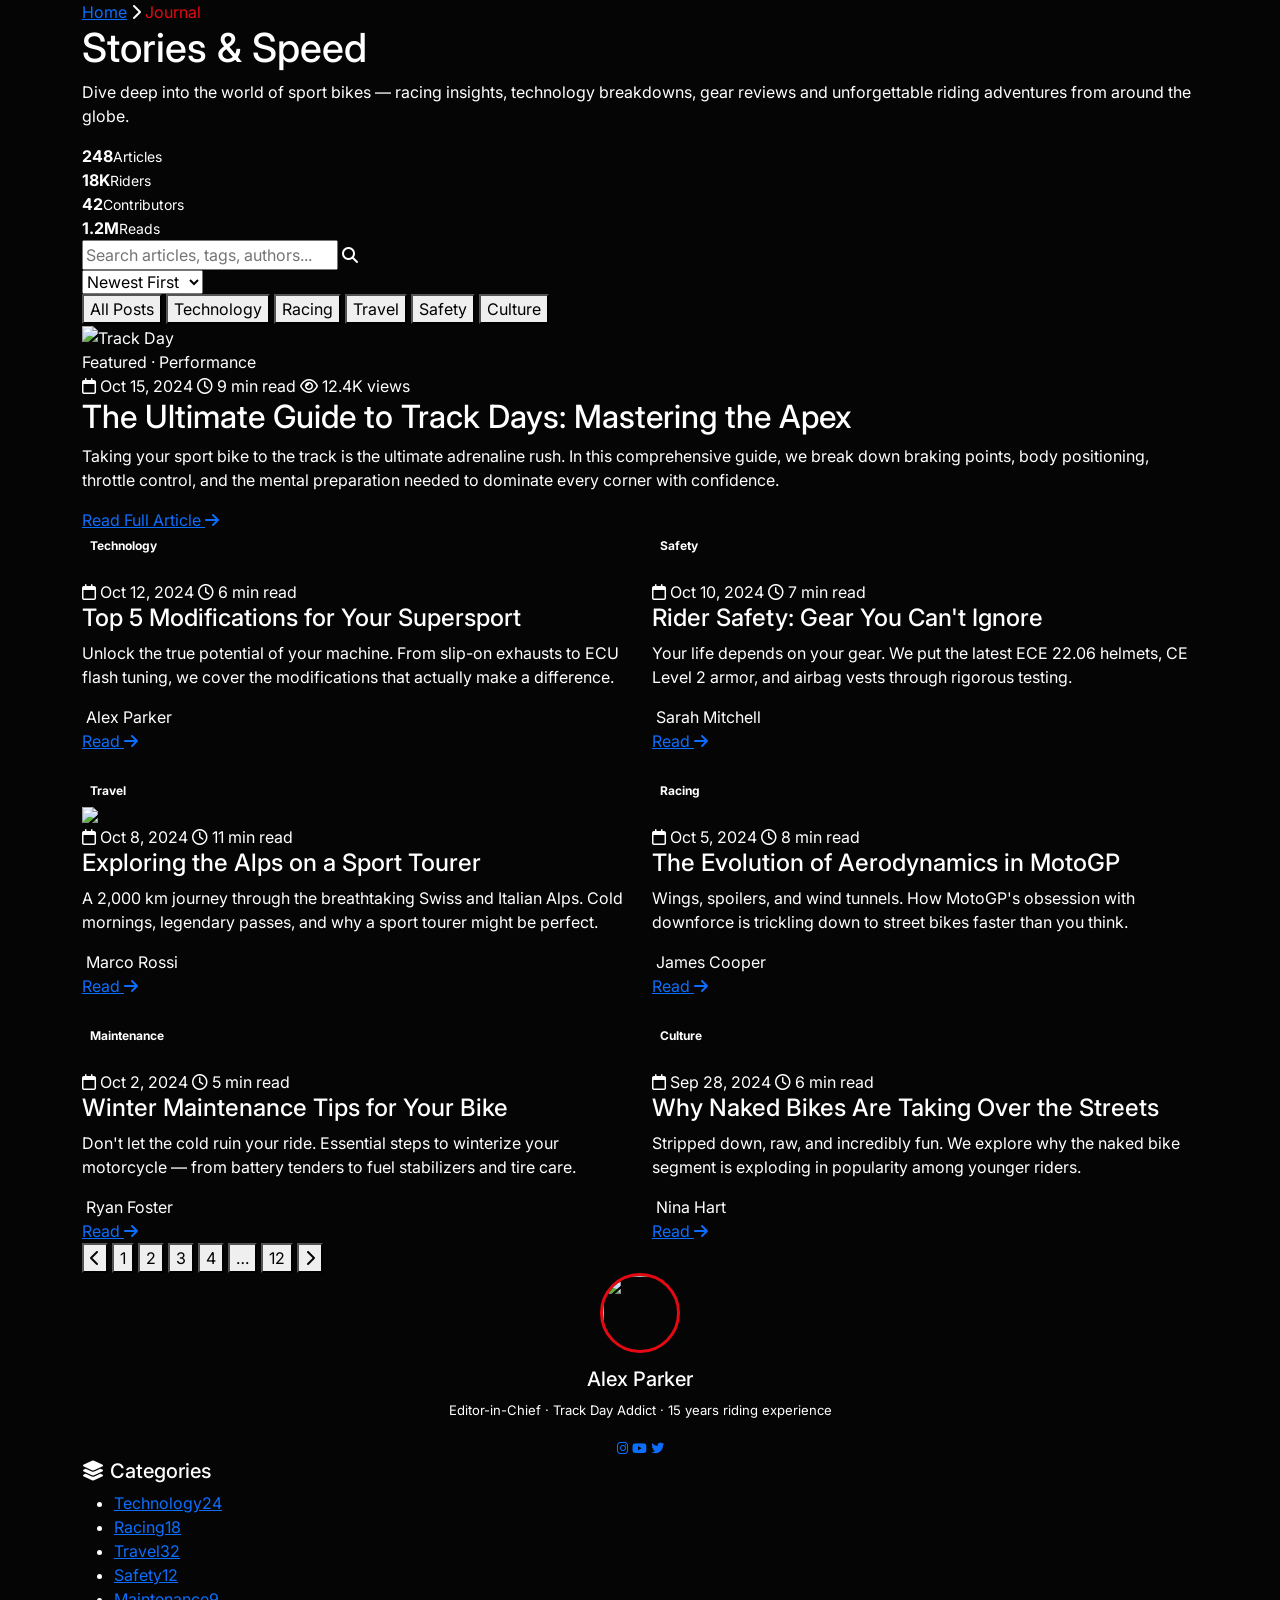
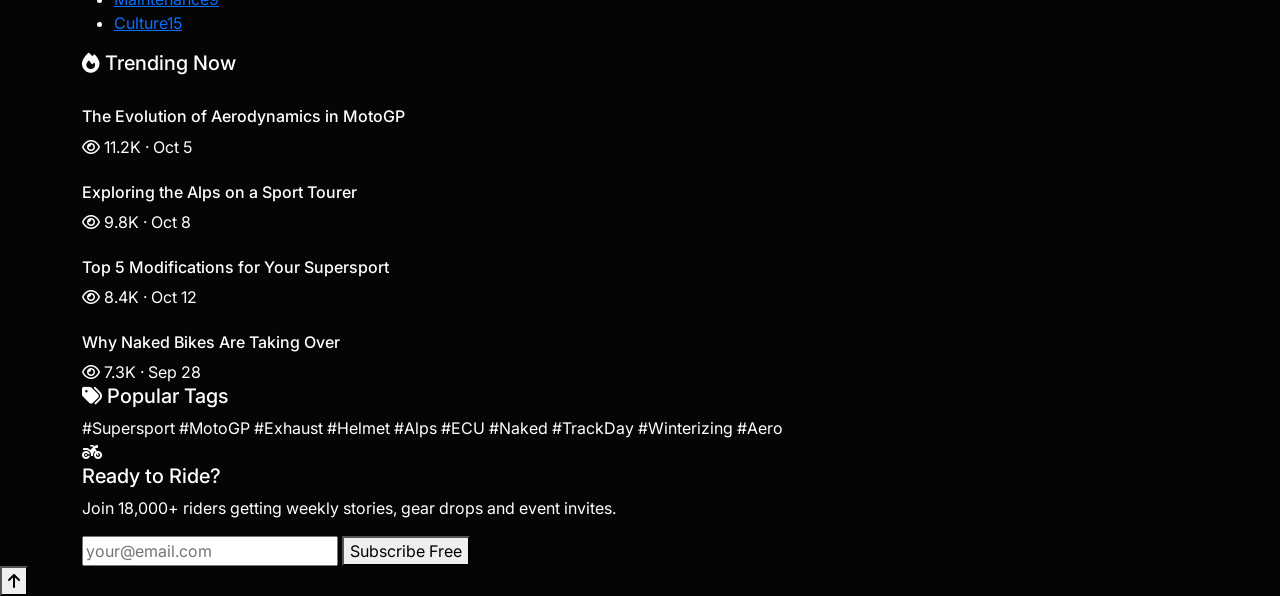
==== blog.html @ 2195213d "html of the page" ====
<!DOCTYPE html>
<html lang="en" dir="ltr">
<head>
<meta charset="UTF-8">
<meta name="viewport" content="width=device-width, initial-scale=1.0">
<title>RIDE X — Journal | Stories, Speed &amp; Motorcycle Culture</title>
<meta name="description" content="The ultimate journal for sport bike enthusiasts. Racing insights, technology deep-dives, gear reviews and riding adventures.">
<link href="https://cdn.jsdelivr.net/npm/bootstrap@5.3.2/dist/css/bootstrap.min.css" rel="stylesheet">
<link rel="stylesheet" href="https://cdnjs.cloudflare.com/ajax/libs/font-awesome/6.5.1/css/all.min.css">
<link href="https://fonts.googleapis.com/css2?family=Oswald:wght@400;500;700;900&family=Inter:wght@300;400;500;600;700&display=swap" rel="stylesheet">

<link rel="stylesheet" href="style.css">
</head>
<body data-theme="dark">

<div class="scroll-progress" id="scrollProgress"></div>

<!-- NAVBAR -->
<!-- <nav class="navbar" id="navbar">
  <div class="container d-flex align-items-center justify-content-between">
    <div class="d-flex align-items-center gap-4">
      <a href="#" class="brand">RIDE<span>X</span></a>
      <ul class="nav-list">
        <li><a href="#">Home</a></li>
        <li><a href="#">Bikes</a></li>
        <li><a href="#">Gear</a></li>
        <li><a href="#" class="active">Blog </a></li>
        <li><a href="#">Community</a></li>
        <li><a href="#">About</a></li>
      </ul> 
    </div>
    <div class="d-flex align-items-center gap-2">
      <button class="icon-btn" id="themeToggle" aria-label="Toggle Theme">
        <i class="fas fa-moon"></i>
      </button>
      <a href="#" class="btn-red d-none d-md-inline-flex">
        <i class="fas fa-motorcycle"></i> Book Test Ride
      </a>
      <button class="icon-btn mobile-toggle" aria-label="Menu">
        <i class="fas fa-bars"></i> 
      </button>
    </div>
  </div>
</nav> -->

<!-- PAGE HEAD -->
<header class="page-head">
  <div class="container">
    <div class="breadcrumb-x reveal">
      <a href="#">Home</a>
      <i class="fas fa-chevron-right"></i>
      <span style="color:var(--red)">Journal</span>
    </div>
    <h1 class="reveal">Stories &amp; <span>Speed</span></h1>
    <p class="reveal">
      Dive deep into the world of sport bikes — racing insights, technology breakdowns,
      gear reviews and unforgettable riding adventures from around the globe.
    </p>
    <div class="head-stats reveal">
      <div class="head-stat"><b>248</b><small>Articles</small></div>
      <div class="head-stat"><b>18K</b><small>Riders</small></div>
      <div class="head-stat"><b>42</b><small>Contributors</small></div>
      <div class="head-stat"><b>1.2M</b><small>Reads</small></div>
    </div>
  </div>
</header>

<!-- MAIN -->
<main class="section">
  <div class="container">
    <div class="layout">

      <!-- MAIN COLUMN -->
      <div class="main-col">

        <!-- TOOLBAR -->
        <div class="toolbar reveal">
          <div class="search-box">
            <input type="text" id="searchInput" placeholder="Search articles, tags, authors...">
            <i class="fas fa-search"></i>
          </div>
          <select class="sort-select" id="sortSelect">
            <option value="newest">Newest First</option>
            <option value="oldest">Oldest First</option>
            <option value="popular">Most Popular</option>
          </select>
        </div>

        <!-- FILTERS -->
        <div class="filters reveal">
          <button class="filter-btn active" data-filter="all"><span>All Posts</span></button>
          <button class="filter-btn" data-filter="tech"><span>Technology</span></button>
          <button class="filter-btn" data-filter="racing"><span>Racing</span></button>
          <button class="filter-btn" data-filter="travel"><span>Travel</span></button>
          <button class="filter-btn" data-filter="safety"><span>Safety</span></button>
          <button class="filter-btn" data-filter="culture"><span>Culture</span></button>
        </div>

        <!-- FEATURED -->
        <article class="featured reveal">
          <div class="img-wrap">
            <img src="https://images.unsplash.com/photo-1558981806-ec527fa84c39?q=80&w=1400&auto=format&fit=crop" alt="Track Day" loading="lazy">
          </div>
          <div class="featured-body">
            <span class="featured-tag">Featured · Performance</span>
            <div class="meta">
              <span><i class="far fa-calendar"></i> Oct 15, 2024</span>
              <span><i class="far fa-clock"></i> 9 min read</span>
              <span><i class="far fa-eye"></i> 12.4K views</span>
            </div>
            <h2>The Ultimate Guide to Track Days: Mastering the Apex</h2>
            <p>
              Taking your sport bike to the track is the ultimate adrenaline rush. In this comprehensive
              guide, we break down braking points, body positioning, throttle control, and the mental
              preparation needed to dominate every corner with confidence.
            </p>
            <a href="#" class="read">Read Full Article <i class="fas fa-arrow-right"></i></a>
          </div>
        </article>

        <!-- POSTS GRID -->
        <div class="row g-4" id="postsGrid">
 <div class="col-lg-6" data-cat="tech" data-date="20241012" data-views="8400">
            <article class="blog-card reveal">
              <div class="img-wrap">
                <span class="badge">Technology</span>
                <div class="img-overlay"></div>
                <img src="https://images.unsplash.com/photo-1568772585407-9361f9bf3a87?q=80&w=800&auto=format&fit=crop" alt="" loading="lazy">
              </div>
              <div class="blog-body">
                <div class="meta">
                  <span><i class="far fa-calendar"></i> Oct 12, 2024</span>
                  <span><i class="far fa-clock"></i> 6 min read</span>
                </div>
                <h4>Top 5 Modifications for Your Supersport</h4>
                <p>Unlock the true potential of your machine. From slip-on exhausts to ECU flash tuning, we cover the modifications that actually make a difference.</p>
                <div class="card-footer-x">
                  <div class="author-chip">
                    <img src="https://i.pravatar.cc/60?img=12" alt="">
                    <span>Alex Parker</span>
                  </div>
                  <a href="#" class="read">Read <i class="fas fa-arrow-right"></i></a>
                </div>
              </div>
            </article>
          </div>

          <div class="col-lg-6" data-cat="safety" data-date="20241010" data-views="6200">
            <article class="blog-card reveal">
              <div class="img-wrap">
                <span class="badge">Safety</span>
                <div class="img-overlay"></div>
                <img src="https://images.unsplash.com/photo-1599819811279-d5ad9cccf838?q=80&w=800&auto=format&fit=crop" alt="" loading="lazy">
              </div>
              <div class="blog-body">
                <div class="meta">
                  <span><i class="far fa-calendar"></i> Oct 10, 2024</span>
                  <span><i class="far fa-clock"></i> 7 min read</span>
                </div>
                <h4>Rider Safety: Gear You Can't Ignore</h4>
                <p>Your life depends on your gear. We put the latest ECE 22.06 helmets, CE Level 2 armor, and airbag vests through rigorous testing.</p>
                <div class="card-footer-x">
                  <div class="author-chip">
                    <img src="https://i.pravatar.cc/60?img=32" alt="">
                    <span>Sarah Mitchell</span>
                  </div>
                  <a href="#" class="read">Read <i class="fas fa-arrow-right"></i></a>
                </div>
              </div>
            </article>
          </div>

          <div class="col-lg-6" data-cat="travel" data-date="20241008" data-views="9800">
            <article class="blog-card reveal">
              <div class="img-wrap">
                <span class="badge">Travel</span>
                <div class="img-overlay"></div>
                <img src="https://images.pexels.com/photos/23524294/pexels-photo-23524294.jpeg?w=400">
              </div>
              <div class="blog-body">
                <div class="meta">
                  <span><i class="far fa-calendar"></i> Oct 8, 2024</span>
                  <span><i class="far fa-clock"></i> 11 min read</span>
                </div>
                <h4>Exploring the Alps on a Sport Tourer</h4>
                <p>A 2,000 km journey through the breathtaking Swiss and Italian Alps. Cold mornings, legendary passes, and why a sport tourer might be perfect.</p>
                <div class="card-footer-x">
                  <div class="author-chip">
                    <img src="https://i.pravatar.cc/60?img=15" alt="">
                    <span>Marco Rossi</span>
                  </div>
                  <a href="#" class="read">Read <i class="fas fa-arrow-right"></i></a>
                </div>
              </div>
            </article>
          </div>
 <div class="col-lg-6" data-cat="racing" data-date="20241005" data-views="11200">
            <article class="blog-card reveal">
              <div class="img-wrap">
                <span class="badge">Racing</span>
                <div class="img-overlay"></div>
                <img src="https://images.unsplash.com/photo-1558981403-c5f9899a28bc?q=80&w=800&auto=format&fit=crop" alt="" loading="lazy">
              </div>
              <div class="blog-body">
                <div class="meta">
                  <span><i class="far fa-calendar"></i> Oct 5, 2024</span>
                  <span><i class="far fa-clock"></i> 8 min read</span>
                </div>
                <h4>The Evolution of Aerodynamics in MotoGP</h4>
                <p>Wings, spoilers, and wind tunnels. How MotoGP's obsession with downforce is trickling down to street bikes faster than you think.</p>
                <div class="card-footer-x">
                  <div class="author-chip">
                    <img src="https://i.pravatar.cc/60?img=22" alt="">
                    <span>James Cooper</span>
                  </div>
                  <a href="#" class="read">Read <i class="fas fa-arrow-right"></i></a>
                </div>
              </div>
            </article>
          </div>

          <div class="col-lg-6" data-cat="tech" data-date="20241002" data-views="4500">
            <article class="blog-card reveal">
              <div class="img-wrap">
                <span class="badge">Maintenance</span>
                <div class="img-overlay"></div>
                <img src="https://images.unsplash.com/photo-1449426468159-d96dbf08f19f?q=80&w=800&auto=format&fit=crop" alt="" loading="lazy">
              </div>
              <div class="blog-body">
                <div class="meta">
                  <span><i class="far fa-calendar"></i> Oct 2, 2024</span>
                  <span><i class="far fa-clock"></i> 5 min read</span>
                </div>
                <h4>Winter Maintenance Tips for Your Bike</h4>
                <p>Don't let the cold ruin your ride. Essential steps to winterize your motorcycle — from battery tenders to fuel stabilizers and tire care.</p>
                <div class="card-footer-x">
                  <div class="author-chip">
                    <img src="https://i.pravatar.cc/60?img=45" alt="">
                    <span>Ryan Foster</span>
                  </div>
                  <a href="#" class="read">Read <i class="fas fa-arrow-right"></i></a>
                </div>
              </div>
            </article>
          </div>

          <div class="col-lg-6" data-cat="culture" data-date="20240928" data-views="7300">
            <article class="blog-card reveal">
              <div class="img-wrap">
                <span class="badge">Culture</span>
                <div class="img-overlay"></div>
                <img src="https://images.unsplash.com/photo-1591637333184-19aa84b3e01f?q=80&w=800&auto=format&fit=crop" alt="" loading="lazy">
              </div>
              <div class="blog-body">
                <div class="meta">
                  <span><i class="far fa-calendar"></i> Sep 28, 2024</span>
                  <span><i class="far fa-clock"></i> 6 min read</span>
                </div>
                <h4>Why Naked Bikes Are Taking Over the Streets</h4>
                <p>Stripped down, raw, and incredibly fun. We explore why the naked bike segment is exploding in popularity among younger riders.</p>
                <div class="card-footer-x">
                  <div class="author-chip">
                    <img src="https://i.pravatar.cc/60?img=8" alt="">
                    <span>Nina Hart</span>
                  </div>
                  <a href="#" class="read">Read <i class="fas fa-arrow-right"></i></a>
                </div>
              </div>
            </article>
          </div>

        </div>
 <!-- PAGINATION -->
        <div class="pagination-x reveal">
          <button class="page-btn"><i class="fas fa-chevron-left"></i></button>
          <button class="page-btn active">1</button>
          <button class="page-btn">2</button>
          <button class="page-btn">3</button>
          <button class="page-btn">4</button>
          <button class="page-btn">…</button>
          <button class="page-btn">12</button>
          <button class="page-btn"><i class="fas fa-chevron-right"></i></button>
        </div>

      </div>

      <!-- SIDEBAR -->
      <aside class="sidebar">

        <!-- ABOUT WIDGET -->
        <div class="widget reveal" style="text-align:center">
          <img src="https://i.pravatar.cc/120?img=12" alt="" style="width:80px;height:80px;border-radius:50%;margin:0 auto 14px;border:3px solid var(--red)">
          <h5 style="justify-content:center;margin-bottom:8px">Alex Parker</h5>
          <p style="color:var(--muted);font-size:.82rem;line-height:1.7;margin-bottom:14px">
            Editor-in-Chief · Track Day Addict · 15 years riding experience
          </p>
          <div class="social">
            <a href="#" aria-label="Instagram" style="width:34px;height:34px;font-size:13px"><i class="fab fa-instagram"></i></a>
            <a href="#" aria-label="YouTube" style="width:34px;height:34px;font-size:13px"><i class="fab fa-youtube"></i></a>
            <a href="#" aria-label="Twitter" style="width:34px;height:34px;font-size:13px"><i class="fab fa-twitter"></i></a>
          </div>
        </div>

        <!-- CATEGORIES -->
        <div class="widget reveal">
          <h5><i class="fas fa-layer-group"></i> Categories</h5>
          <ul class="cat-list">
            <li><a href="#"><span>Technology</span><span class="count">24</span></a></li>
            <li><a href="#"><span>Racing</span><span class="count">18</span></a></li>
            <li><a href="#"><span>Travel</span><span class="count">32</span></a></li>
            <li><a href="#"><span>Safety</span><span class="count">12</span></a></li>
            <li><a href="#"><span>Maintenance</span><span class="count">9</span></a></li>
            <li><a href="#"><span>Culture</span><span class="count">15</span></a></li>
          </ul>
        </div>

        <!-- POPULAR -->
        <div class="widget reveal">
          <h5><i class="fas fa-fire"></i> Trending Now</h5>
          <div class="pop-post">
            <img src="https://images.unsplash.com/photo-1558981403-c5f9899a28bc?q=80&w=200&auto=format&fit=crop" alt="">
            <div>
              <h6>The Evolution of Aerodynamics in MotoGP</h6>
              <div class="meta"><i class="far fa-eye"></i> 11.2K · Oct 5</div>
            </div>
          </div>
          <div class="pop-post">
            <img src="https://images.unsplash.com/photo-1580273916550-e323be2ae537?q=80&w=200&auto=format&fit=crop" alt="">
            <div>
              <h6>Exploring the Alps on a Sport Tourer</h6>
              <div class="meta"><i class="far fa-eye"></i> 9.8K · Oct 8</div>
            </div>
          </div>
          <div class="pop-post">
            <img src="https://images.unsplash.com/photo-1568772585407-9361f9bf3a87?q=80&w=200&auto=format&fit=crop" alt="">
            <div>
              <h6>Top 5 Modifications for Your Supersport</h6>
              <div class="meta"><i class="far fa-eye"></i> 8.4K · Oct 12</div>
            </div>
          </div>
          <div class="pop-post">
            <img src="https://images.unsplash.com/photo-1591637333184-19aa84b3e01f?q=80&w=200&auto=format&fit=crop" alt="">
            <div>
              <h6>Why Naked Bikes Are Taking Over</h6>
              <div class="meta"><i class="far fa-eye"></i> 7.3K · Sep 28</div>
            </div>
          </div>
        </div>
<!-- TAGS -->
        <div class="widget reveal">
          <h5><i class="fas fa-tags"></i> Popular Tags</h5>
          <div class="tags">
            <span class="tag">#Supersport</span>
            <span class="tag">#MotoGP</span>
            <span class="tag">#Exhaust</span>
            <span class="tag">#Helmet</span>
            <span class="tag">#Alps</span>
            <span class="tag">#ECU</span>
            <span class="tag">#Naked</span>
            <span class="tag">#TrackDay</span>
            <span class="tag">#Winterizing</span>
            <span class="tag">#Aero</span>
          </div>
        </div>

        <!-- NEWSLETTER -->
        <div class="widget widget-nl reveal">
          <i class="fas fa-motorcycle big"></i>
          <h5>Ready to Ride?</h5>
          <p>Join 18,000+ riders getting weekly stories, gear drops and event invites.</p>
          <form id="nlForm">
            <input type="email" placeholder="your@email.com" required>
            <button type="submit" class="btn-red">Subscribe Free</button>
          </form>
        </div>

      </aside>

    </div>
  </div>
</main>

<!-- FOOTER -->
<!-- <footer>
  <div class="container">
    <div class="row g-4">
      <div class="col-lg-4">
        <a href="#" class="brand mb-3 d-block">RIDE<span>X</span></a>
        <p style="color:var(--muted);font-size:.88rem;line-height:1.8;max-width:340px">
          Your ultimate destination for premium sport bikes, high-performance gear, and the
          riding lifestyle. Built by riders, for riders.
        </p>
        <div class="social mt-3">
          <a href="#" aria-label="Instagram"><i class="fab fa-instagram"></i></a>
          <a href="#" aria-label="YouTube"><i class="fab fa-youtube"></i></a>
          <a href="#" aria-label="Facebook"><i class="fab fa-facebook-f"></i></a>
          <a href="#" aria-label="Twitter"><i class="fab fa-twitter"></i></a>
          <a href="#" aria-label="TikTok"><i class="fab fa-tiktok"></i></a>
        </div>
      </div>
      <div class="col-lg-2 col-6">
        <h5>Explore</h5>
        <ul>
          <li><a href="#">Home</a></li>
          <li><a href="#">Bikes</a></li>
          <li><a href="#">Journal</a></li>
          <li><a href="#">Gear Store</a></li>
          <li><a href="#">Events</a></li>
        </ul>
      </div>
      <div class="col-lg-2 col-6">
        <h5>Company</h5>
        <ul>
          <li><a href="#">About Us</a></li>
          <li><a href="#">Careers</a></li>
          <li><a href="#">Contact</a></li>
          <li><a href="#">Dealers</a></li>
          <li><a href="#">Press Kit</a></li>
        </ul>
      </div>
      <div class="col-lg-4 col-md-6">
        <h5>Support</h5>
        <ul>
          <li><a href="#">Help Center</a></li>
          <li><a href="#">Shipping Info</a></li>
          <li><a href="#">Returns &amp; Refunds</a></li>
          <li><a href="#">Privacy Policy</a></li>
          <li><a href="#">Terms of Service</a></li>
        </ul>
      </div>
    </div>
    <div class="text-center mt-5 pt-4" style="border-top:1px solid var(--border);color:var(--muted);font-size:.83rem">
      © 2024 RIDE X. All rights reserved. Designed with passion for the ride.
    </div>
  </div>
</footer> -->

<button class="back-top" id="backTop" aria-label="Back to top">
  <i class="fas fa-arrow-up"></i>
</button>

</body>

<script src="script.js"></script>
</html>
---- style.css ----
/* =====================================================
   SECTION 01 — CINEMATIC HERO
====================================================== */

:root {
    --red: #e50914;
    --dark-red: #a80009;
    --black: #050505;
    --dark: #0b0b0d;
    --dark-2: #111114;
    --dark-3: #17171a;
    --white: #ffffff;
    --gray: #9b9ba0;
    --border: rgba(255, 255, 255, 0.10);

    --display-font: "Barlow Condensed", sans-serif;
    --body-font: "Inter", sans-serif;
}

* {
    box-sizing: border-box;
}

html {
    scroll-behavior: smooth;
}

body {
    margin: 0;
    background: var(--black);
    color: var(--white);
    font-family: var(--body-font);
    overflow-x: hidden;
}


/* HERO */

.hero-section {
    position: relative;
    min-height: 100vh;
    overflow: hidden;
    background: #050505;
    isolation: isolate;
}

.hero-bg {
    position: absolute;
    inset: 0;
    z-index: -3;

    background:
        radial-gradient(
            circle at 75% 50%,
            rgba(229, 9, 20, 0.10),
            transparent 35%
        ),
        linear-gradient(
            110deg,
            #050505 0%,
            #0b0b0d 50%,
            #050505 100%
        );
}

.hero-red-glow {
    position: absolute;

    width: 500px;
    height: 500px;

    right: -150px;
    top: 30%;

    background: rgba(229, 9, 20, 0.10);

    filter: blur(100px);

    border-radius: 50%;

    z-index: -2;

    animation: heroGlow 8s ease-in-out infinite alternate;
}

@keyframes heroGlow {

    from {
        transform: translateY(-20px);
        opacity: 0.5;
    }

    to {
        transform: translateY(20px);
        opacity: 0.8;
    }

}


/* CONTAINER */

.hero-container {
    position: relative;
    z-index: 2;
}


/* LABEL */

.premium-label {
    display: inline-block;

    margin-bottom: 20px;

    color: var(--red);

    font-family: var(--display-font);

    font-size: 15px;
    font-weight: 600;

    letter-spacing: 2px;
    text-transform: uppercase;
}


/* TITLE */

.hero-title {
    margin: 0;

    max-width: 700px;

    font-family: var(--display-font);

    font-size: clamp(70px, 9vw, 145px);

    font-weight: 800;

    line-height: 0.85;

    letter-spacing: -2px;

    text-transform: uppercase;
}

.hero-title span {
    display: block;
    color: var(--red);
}


/* DESCRIPTION */

.hero-description {
    max-width: 480px;

    margin-top: 30px;
    margin-bottom: 35px;

    color: var(--gray);

    font-size: 17px;

    line-height: 1.8;
}


/* BUTTONS */

.hero-buttons {
    display: flex;
    flex-wrap: wrap;
    gap: 14px;
}


/* PREMIUM BUTTON */

.premium-btn {
    position: relative;

    display: inline-flex;

    align-items: center;
    justify-content: center;

    gap: 10px;

    min-height: 52px;

    padding: 0 25px;

    border-radius: 0;

    overflow: hidden;

    font-family: var(--body-font);

    font-size: 13px;
    font-weight: 700;

    letter-spacing: 1px;

    transition:
        transform 0.4s cubic-bezier(0.22, 1, 0.36, 1),
        box-shadow 0.4s ease,
        background 0.4s ease,
        color 0.4s ease;

    z-index: 1;
}


/* Button shine */

.premium-btn::before {
    content: "";

    position: absolute;

    top: 0;
    left: -120%;

    width: 70%;
    height: 100%;

    background: linear-gradient(
        90deg,
        transparent,
        rgba(255, 255, 255, 0.18),
        transparent
    );

    transform: skewX(-20deg);

    transition: left 0.6s ease;

    z-index: -1;
}

.premium-btn:hover::before {
    left: 140%;
}


/* Primary */

.primary-btn {
    background: var(--red);

    border: 1px solid var(--red);

    color: var(--white);
}

.primary-btn:hover {
    background: #ff111c;

    color: var(--white);

    transform: translateY(-2px);

    box-shadow:
        0 10px 30px rgba(229, 9, 20, 0.25);
}


/* Outline */

.outline-btn {
    background: transparent;

    border: 1px solid rgba(255, 255, 255, 0.3);

    color: var(--white);
}

.outline-btn:hover {
    background: var(--white);

    color: var(--black);

    transform: translateY(-2px);
}


/* MOTORCYCLE */

.hero-bike-wrapper {
    position: relative;

    display: flex;

    align-items: center;
    justify-content: center;

    min-height: 600px;

    transform-style: preserve-3d;
}

.hero-bike-wrapper::after {
    content: "";

    position: absolute;

    width: 70%;
    height: 20%;

    bottom: 15%;

    background: rgba(229, 9, 20, 0.15);

    filter: blur(60px);

    border-radius: 50%;
}

.hero-bike {
    position: relative;

    width: 100%;
    max-width: 750px;

    height: 600px;

    object-fit: cover;

    border-radius: 2px;

    filter:
        contrast(1.08)
        saturate(0.9);

    opacity: 0.95;

    transform:
        scale(0.98)
        translateY(0);

    transition:
        transform 1.2s cubic-bezier(0.22, 1, 0.36, 1),
        filter 0.6s ease;
}

.hero-bike:hover {
    transform: scale(1.02);

    filter:
        contrast(1.12)
        saturate(1);
}


/* SCROLL INDICATOR */

.hero-scroll {
    position: absolute;

    bottom: 30px;
    left: 50%;

    transform: translateX(-50%);

    display: flex;

    align-items: center;

    gap: 12px;

    color: rgba(255, 255, 255, 0.55);

    font-family: var(--display-font);

    font-size: 12px;

    letter-spacing: 2px;

    z-index: 5;
}

.hero-scroll i {
    color: var(--red);

    animation: scrollArrow 1.8s ease-in-out infinite;
}

@keyframes scrollArrow {

    0%,
    100% {
        transform: translateY(0);
    }

    50% {
        transform: translateY(7px);
    }

}


/* =====================================================
   SCROLL REVEAL
====================================================== */

[data-reveal] {
    opacity: 0;

    transition:
        opacity 0.8s ease,
        transform 0.8s cubic-bezier(0.22, 1, 0.36, 1);

    transition-delay: var(--delay, 0ms);
}

[data-reveal="down"] {
    transform: translateY(-35px);
}

[data-reveal="up"] {
    transform: translateY(30px);
}

[data-reveal="left"] {
    transform: translateX(-35px);
}

[data-reveal="right"] {
    transform: translateX(35px);
}

[data-reveal="scale"] {
    transform: translateY(-25px) scale(0.98);
}

[data-reveal].is-visible {
    opacity: 1;

    transform:
        translate(0)
        scale(1);
}


/* =====================================================
   RESPONSIVE
====================================================== */

@media (max-width: 991.98px) {

    .hero-section {
        min-height: auto;
    }

    .hero-container {
        padding-top: 100px;
        padding-bottom: 100px;
    }

    .hero-content {
        text-align: center;
    }

    .hero-description {
        margin-left: auto;
        margin-right: auto;
    }

    .hero-buttons {
        justify-content: center;
    }

    .hero-bike-wrapper {
        min-height: 400px;
        margin-top: 20px;
    }

    .hero-bike {
        height: 400px;
    }

    .hero-red-glow {
        right: -250px;
    }

}


@media (max-width: 575.98px) {

    .hero-container {
        padding-top: 80px;
        padding-bottom: 80px;
    }

    .premium-label {
        font-size: 11px;
        letter-spacing: 1.5px;
    }

    .hero-title {
        font-size: clamp(58px, 18vw, 90px);
        letter-spacing: -1px;
    }

    .hero-description {
        font-size: 15px;
        line-height: 1.7;
        margin-top: 25px;
    }

    .hero-buttons {
        flex-direction: column;
        align-items: stretch;
    }

    .premium-btn {
        width: 100%;
    }

    .hero-bike-wrapper {
        min-height: 300px;
    }

    .hero-bike {
        height: 300px;
    }

    .hero-scroll {
        display: none;
    }

}


/* =====================================================
   REDUCED MOTION
====================================================== */

@media (prefers-reduced-motion: reduce) {

    html {
        scroll-behavior: auto;
    }

    *,
    *::before,
    *::after {
        animation-duration: 0.01ms !important;
        animation-iteration-count: 1 !important;
        transition-duration: 0.01ms !important;
    }

    [data-reveal] {
        opacity: 1;
        transform: none;
    }

}



/* =====================================================
   SECTION 02 — MOTORCYCLE CAROUSEL
====================================================== */

.motorcycle-carousel-section {
    position: relative;

    padding: 130px 0;

    background:
        linear-gradient(
            180deg,
            #050505 0%,
            #0b0b0d 50%,
            #050505 100%
        );

    overflow: hidden;
}


/* =====================================================
   SECTION HEADING
====================================================== */

.section-heading {
    margin-bottom: 70px;
}

.section-label {
    display: inline-block;

    margin-bottom: 15px;

    color: var(--red);

    font-family: var(--display-font);

    font-size: 14px;
    font-weight: 600;

    letter-spacing: 2px;

    text-transform: uppercase;
}

.section-heading h2 {
    margin: 0;

    color: var(--white);

    font-family: var(--display-font);

    font-size: clamp(50px, 7vw, 95px);

    font-weight: 800;

    line-height: 0.9;

    text-transform: uppercase;
}

.section-heading h2 span {
    color: var(--red);
}

.section-line {
    width: 60px;
    height: 2px;

    margin: 25px auto 0;

    background: var(--red);

    box-shadow:
        0 0 15px rgba(229, 9, 20, 0.35);
}


/* =====================================================
   CAROUSEL
====================================================== */

.motorcycle-carousel {
    position: relative;

    min-height: 620px;

    padding-bottom: 65px;
}

.motorcycle-carousel .carousel-inner {
    overflow: visible;
}

.motorcycle-carousel .carousel-item {
    min-height: 540px;

    transition:
        transform 0.8s ease-in-out,
        opacity 0.8s ease-in-out;
}


/* =====================================================
   MOTORCYCLE IMAGE
====================================================== */

.carousel-image-wrapper {
    position: relative;

    display: flex;

    align-items: center;
    justify-content: center;

    min-height: 520px;

    overflow: hidden;
}

.carousel-image-wrapper::before {
    content: "";

    position: absolute;

    width: 70%;
    height: 70%;

    border-radius: 50%;

    background: rgba(229, 9, 20, 0.08);

    filter: blur(80px);
}

.carousel-image-wrapper::after {
    content: "";

    position: absolute;

    inset: 10%;

    border: 1px solid rgba(255, 255, 255, 0.05);

    pointer-events: none;
}

.carousel-bike {
    position: relative;

    width: 100%;

    max-width: 720px;

    height: 480px;

    object-fit: cover;

    filter:
        contrast(1.08)
        saturate(0.85);

    transform: scale(1);

    transition:
        transform 1.1s cubic-bezier(0.22, 1, 0.36, 1),
        filter 0.8s ease;
}


/* Subtle image movement when slide becomes active */

.carousel-item.active .carousel-bike {
    animation: carouselBikeReveal 1.1s
        cubic-bezier(0.22, 1, 0.36, 1)
        both;
}

@keyframes carouselBikeReveal {

    from {
        opacity: 0;
        transform: scale(1.02) translateY(-15px);
    }

    to {
        opacity: 1;
        transform: scale(1) translateY(0);
    }

}


/* =====================================================
   CAROUSEL CONTENT
====================================================== */

.carousel-content {
    position: relative;

    padding: 30px 20px 30px 40px;
}

.carousel-category {
    display: block;

    margin-bottom: 18px;

    color: var(--red);

    font-family: var(--display-font);

    font-size: 14px;
    font-weight: 600;

    letter-spacing: 2px;
}

.carousel-content h3 {
    margin: 0;

    font-family: var(--display-font);

    font-size: clamp(65px, 7vw, 105px);

    font-weight: 800;

    line-height: 0.82;

    letter-spacing: -1px;

    text-transform: uppercase;
}

.carousel-content h3 span {
    display: block;

    color: var(--red);
}

.carousel-content p {
    max-width: 450px;

    margin: 30px 0;

    color: var(--gray);

    font-size: 15px;

    line-height: 1.8;
}


/* =====================================================
   SPECIFICATIONS
====================================================== */

.carousel-specs {
    display: flex;

    gap: 35px;

    margin-bottom: 35px;
}

.carousel-spec {
    position: relative;
}

.carousel-spec:not(:last-child)::after {
    content: "";

    position: absolute;

    top: 5px;
    right: -18px;

    width: 1px;
    height: 45px;

    background: var(--border);
}

.carousel-spec strong {
    display: block;

    color: var(--white);

    font-family: var(--display-font);

    font-size: 36px;

    font-weight: 700;

    line-height: 1;
}

.carousel-spec span {
    display: block;

    margin-top: 5px;

    color: var(--gray);

    font-family: var(--display-font);

    font-size: 12px;

    letter-spacing: 1px;
}


/* =====================================================
   CAROUSEL CONTROLS
====================================================== */

.custom-carousel-control {
    position: absolute;

    top: auto;
    bottom: 5px;

    width: 48px;
    height: 48px;

    border: 1px solid rgba(255, 255, 255, 0.15);

    background: rgba(255, 255, 255, 0.03);

    opacity: 1;

    transition:
        background 0.35s ease,
        border-color 0.35s ease,
        transform 0.35s ease;
}

.carousel-control-prev.custom-carousel-control {
    left: calc(50% - 60px);
}

.carousel-control-next.custom-carousel-control {
    right: calc(50% - 60px);
}

.custom-carousel-control:hover {
    background: var(--red);

    border-color: var(--red);

    transform: translateY(-2px);
}

.custom-carousel-control .carousel-control-prev-icon,
.custom-carousel-control .carousel-control-next-icon {
    width: 18px;
    height: 18px;
}


/* =====================================================
   INDICATORS
====================================================== */

.motorcycle-carousel .carousel-indicators {
    position: absolute;

    bottom: 10px;

    margin: 0;

    gap: 8px;
}

.motorcycle-carousel .carousel-indicators button {
    width: 28px;
    height: 2px;

    margin: 0;

    border: 0;

    background-color: rgba(255, 255, 255, 0.25);

    opacity: 1;

    transition:
        width 0.4s ease,
        background 0.4s ease;
}

.motorcycle-carousel .carousel-indicators button.active {
    width: 55px;

    background-color: var(--red);
}


/* =====================================================
   RESPONSIVE
====================================================== */

@media (max-width: 991.98px) {

    .motorcycle-carousel-section {
        padding: 100px 0;
    }

    .motorcycle-carousel {
        min-height: auto;
    }

    .motorcycle-carousel .carousel-item {
        min-height: auto;
    }

    .carousel-image-wrapper {
        min-height: 400px;
    }

    .carousel-bike {
        height: 400px;
    }

    .carousel-content {
        padding: 30px 20px 100px;

        text-align: center;
    }

    .carousel-content p {
        margin-left: auto;
        margin-right: auto;
    }

    .carousel-specs {
        justify-content: center;
    }

    .carousel-content .premium-btn {
        margin: 0 auto;
    }

}


@media (max-width: 575.98px) {

    .motorcycle-carousel-section {
        padding: 80px 0;
    }

    .section-heading {
        margin-bottom: 45px;
    }

    .section-label {
        font-size: 11px;
        letter-spacing: 1.5px;
    }

    .section-heading h2 {
        font-size: 52px;
    }

    .carousel-image-wrapper {
        min-height: 280px;
    }

    .carousel-bike {
        height: 280px;
    }

    .carousel-content {
        padding: 20px 10px 95px;
    }

    .carousel-content h3 {
        font-size: 70px;
    }

    .carousel-content p {
        font-size: 14px;
    }

    .carousel-specs {
        gap: 20px;
    }

    .carousel-spec strong {
        font-size: 28px;
    }

    .carousel-spec:not(:last-child)::after {
        right: -11px;
    }

    .custom-carousel-control {
        width: 42px;
        height: 42px;
        bottom: 5px;
    }

    .carousel-control-prev.custom-carousel-control {
        left: 20px;
    }

    .carousel-control-next.custom-carousel-control {
        right: 20px;
    }

}


/* =========================
   SECTION 03 — PERFORMANCE
========================= */

.performance-section {
    position: relative;
    padding: 120px 0;
    background:
        radial-gradient(circle at 50% 20%, rgba(229, 9, 20, 0.08), transparent 35%),
        var(--black);
    overflow: hidden;
}

.performance-section::before {
    content: "";
    position: absolute;
    width: 500px;
    height: 500px;
    top: 20%;
    left: 50%;
    transform: translateX(-50%);
    background: rgba(229, 9, 20, 0.05);
    filter: blur(100px);
    pointer-events: none;
}

.performance-grid {
    position: relative;
    z-index: 2;
    margin-top: 55px;
}

.performance-card {
    position: relative;
    min-height: 310px;
    padding: 35px 25px;
    background: linear-gradient(
        145deg,
        rgba(255, 255, 255, 0.045),
        rgba(255, 255, 255, 0.015)
    );
    border: 1px solid var(--border);
    overflow: hidden;
    transition:
        transform 0.35s ease,
        border-color 0.35s ease,
        box-shadow 0.35s ease;
}

.performance-card::before {
    content: "";
    position: absolute;
    top: 0;
    left: 0;
    width: 45px;
    height: 2px;
    background: var(--red);
    transition: width 0.35s ease;
}

.performance-card:hover {
    transform: translateY(-6px);
    border-color: rgba(229, 9, 20, 0.45);
    box-shadow: 0 18px 45px rgba(0, 0, 0, 0.35);
}

.performance-card:hover::before {
    width: 100%;
}

.performance-icon {
    width: 48px;
    height: 48px;
    display: flex;
    align-items: center;
    justify-content: center;
    margin-bottom: 25px;
    border: 1px solid rgba(229, 9, 20, 0.35);
    color: var(--red);
    font-size: 21px;
    transition:
        transform 0.35s ease,
        background 0.35s ease;
}

.performance-card:hover .performance-icon {
    transform: translateY(-3px);
    background: rgba(229, 9, 20, 0.08);
}

.performance-number {
    display: flex;
    align-items: baseline;
    gap: 8px;
    margin-bottom: 8px;
}

.performance-number .counter {
    font-family: "Barlow Condensed", sans-serif;
    font-size: clamp(3rem, 5vw, 4.7rem);
    line-height: 0.9;
    font-weight: 700;
    letter-spacing: -1px;
    color: var(--white);
}

.performance-number small {
    font-family: "Barlow Condensed", sans-serif;
    font-size: 1.15rem;
    font-weight: 600;
    letter-spacing: 1px;
    color: var(--red);
}

.performance-card h3 {
    margin: 18px 0 12px;
    font-family: "Barlow Condensed", sans-serif;
    font-size: 1.1rem;
    font-weight: 600;
    letter-spacing: 2px;
    color: var(--white);
}

.performance-card p {
    margin: 0;
    color: var(--gray);
    font-family: "Inter", sans-serif;
    font-size: 0.88rem;
    line-height: 1.7;
}

/* Performance Bottom */

.performance-bottom {
    position: relative;
    z-index: 2;
    margin-top: 80px;
    padding: 45px 50px;
    border-top: 1px solid var(--border);
    border-bottom: 1px solid var(--border);
    background: rgba(255, 255, 255, 0.015);
}

.performance-mini-label {
    display: block;
    margin-bottom: 12px;
    font-family: "Barlow Condensed", sans-serif;
    font-size: 0.85rem;
    font-weight: 600;
    letter-spacing: 2.5px;
    color: var(--red);
}

.performance-bottom h3 {
    margin: 0;
    font-family: "Barlow Condensed", sans-serif;
    font-size: clamp(2rem, 4vw, 3.5rem);
    font-weight: 700;
    line-height: 0.95;
    letter-spacing: 1px;
    color: var(--white);
}

.performance-bottom h3 span {
    color: var(--red);
}

/* Performance Responsive */

@media (max-width: 991.98px) {
    .performance-section {
        padding: 90px 0;
    }

    .performance-card {
        min-height: 290px;
    }

    .performance-bottom {
        padding: 35px;
    }

    .performance-bottom .btn {
        margin-top: 25px;
    }
}

@media (max-width: 575.98px) {
    .performance-section {
        padding: 75px 0;
    }

    .performance-grid {
        margin-top: 40px;
    }

    .performance-card {
        min-height: 270px;
        padding: 25px 18px;
    }

    .performance-icon {
        width: 42px;
        height: 42px;
        margin-bottom: 20px;
        font-size: 18px;
    }

    .performance-number .counter {
        font-size: 3rem;
    }

    .performance-number small {
        font-size: 0.95rem;
    }

    .performance-card h3 {
        font-size: 1rem;
        letter-spacing: 1.5px;
    }

    .performance-card p {
        font-size: 0.78rem;
        line-height: 1.6;
    }

    .performance-bottom {
        margin-top: 55px;
        padding: 28px 20px;
    }

    .performance-bottom h3 {
        font-size: 2.2rem;
    }

    .performance-bottom .btn {
        width: 100%;
        margin-top: 25px;
    }
}

@media (prefers-reduced-motion: reduce) {
    .performance-card,
    .performance-icon,
    .performance-card::before {
        transition: none;
    }

    .performance-card:hover {
        transform: none;
    }
}


/* =========================
   SECTION 04 — FEATURED MOTORCYCLE
========================= */

.featured-section {
    position: relative;
    padding: 120px 0;
    background: var(--dark);
    overflow: hidden;
}

.featured-section::before {
    content: "";
    position: absolute;
    width: 650px;
    height: 650px;
    top: 20%;
    left: -250px;
    background: rgba(229, 9, 20, 0.055);
    filter: blur(120px);
    pointer-events: none;
}

.featured-section::after {
    content: "";
    position: absolute;
    width: 450px;
    height: 450px;
    right: -180px;
    bottom: -100px;
    background: rgba(229, 9, 20, 0.04);
    filter: blur(100px);
    pointer-events: none;
}

.featured-wrapper {
    position: relative;
    z-index: 2;
    display: grid;
    grid-template-columns: 1.25fr 0.75fr;
    align-items: center;
    gap: 70px;
    margin-top: 65px;
}

/* Motorcycle Image */

.featured-image-box {
    position: relative;
    min-height: 580px;
    display: flex;
    align-items: center;
    justify-content: center;
    overflow: hidden;
    border: 1px solid var(--border);
    background:
        linear-gradient(
            135deg,
            rgba(255, 255, 255, 0.035),
            rgba(0, 0, 0, 0.25)
        );
}

.featured-image-box::before {
    content: "";
    position: absolute;
    inset: 20px;
    border: 1px solid rgba(255, 255, 255, 0.05);
    pointer-events: none;
}

.featured-image-glow {
    position: absolute;
    width: 420px;
    height: 420px;
    border-radius: 50%;
    background: rgba(229, 9, 20, 0.13);
    filter: blur(90px);
    pointer-events: none;
}

.featured-bike {
    position: relative;
    z-index: 2;
    width: 100%;
    height: 580px;
    object-fit: cover;
    object-position: center;
    display: block;
    transition:
        transform 0.7s ease,
        filter 0.7s ease;
}

.featured-image-box:hover .featured-bike {
    transform: scale(1.025);
    filter: brightness(1.06);
}

/* Image Label */

.featured-image-label {
    position: absolute;
    z-index: 3;
    left: 30px;
    bottom: 30px;
    display: flex;
    flex-direction: column;
    gap: 3px;
    padding-left: 15px;
    border-left: 2px solid var(--red);
}

.featured-image-label span {
    font-family: "Barlow Condensed", sans-serif;
    font-size: 1.4rem;
    font-weight: 700;
    letter-spacing: 2px;
    color: var(--white);
}

.featured-image-label small {
    font-family: "Inter", sans-serif;
    font-size: 0.65rem;
    letter-spacing: 2px;
    color: var(--gray);
}

/* Content */

.featured-content {
    padding-right: 15px;
}

.featured-category {
    display: inline-block;
    margin-bottom: 18px;
    font-family: "Barlow Condensed", sans-serif;
    font-size: 0.85rem;
    font-weight: 600;
    letter-spacing: 2.5px;
    color: var(--red);
}

.featured-content h3 {
    margin: 0 0 25px;
    font-family: "Barlow Condensed", sans-serif;
    font-size: clamp(3.5rem, 6vw, 6rem);
    font-weight: 700;
    line-height: 0.82;
    letter-spacing: -1px;
    color: var(--white);
}

.featured-content h3 span {
    display: block;
    color: var(--red);
}

.featured-description {
    max-width: 560px;
    margin: 0 0 35px;
    font-family: "Inter", sans-serif;
    font-size: 0.95rem;
    line-height: 1.8;
    color: var(--gray);
}

/* Specs */

.featured-spec-list {
    margin-bottom: 35px;
    border-top: 1px solid var(--border);
}

.featured-spec-item {
    display: flex;
    align-items: center;
    justify-content: space-between;
    gap: 20px;
    padding: 15px 0;
    border-bottom: 1px solid var(--border);
}

.featured-spec-item span {
    font-family: "Inter", sans-serif;
    font-size: 0.72rem;
    font-weight: 600;
    letter-spacing: 1.5px;
    color: var(--gray);
}

.featured-spec-item strong {
    font-family: "Barlow Condensed", sans-serif;
    font-size: 1.25rem;
    font-weight: 600;
    letter-spacing: 1px;
    color: var(--white);
}

/* Actions */

.featured-actions {
    display: flex;
    align-items: center;
    flex-wrap: wrap;
    gap: 25px;
}

.featured-link {
    display: inline-flex;
    align-items: center;
    gap: 8px;
    font-family: "Inter", sans-serif;
    font-size: 0.75rem;
    font-weight: 600;
    letter-spacing: 1.5px;
    color: var(--white);
    text-decoration: none;
    transition:
        color 0.3s ease,
        transform 0.3s ease;
}

.featured-link i {
    font-size: 0.9rem;
    transition: transform 0.3s ease;
}

.featured-link:hover {
    color: var(--red);
    transform: translateY(-2px);
}

.featured-link:hover i {
    transform: translateX(4px);
}

/* =========================
   RESPONSIVE
========================= */

@media (max-width: 1199.98px) {
    .featured-wrapper {
        gap: 45px;
    }

    .featured-image-box,
    .featured-bike {
        height: 520px;
        min-height: 520px;
    }

    .featured-content h3 {
        font-size: 4.5rem;
    }
}

@media (max-width: 991.98px) {
    .featured-section {
        padding: 90px 0;
    }

    .featured-wrapper {
        grid-template-columns: 1fr;
        gap: 45px;
        margin-top: 50px;
    }

    .featured-image-box {
        min-height: 500px;
    }

    .featured-bike {
        height: 500px;
    }

    .featured-content {
        padding-right: 0;
    }

    .featured-content h3 {
        font-size: clamp(4rem, 10vw, 6rem);
    }
}

@media (max-width: 575.98px) {
    .featured-section {
        padding: 75px 0;
    }

    .featured-wrapper {
        margin-top: 40px;
        gap: 35px;
    }

    .featured-image-box {
        min-height: 350px;
    }

    .featured-image-box::before {
        inset: 12px;
    }

    .featured-bike {
        height: 350px;
    }

    .featured-image-label {
        left: 20px;
        bottom: 20px;
    }

    .featured-image-label span {
        font-size: 1.1rem;
    }

    .featured-content h3 {
        font-size: 3.8rem;
    }

    .featured-description {
        font-size: 0.82rem;
        line-height: 1.7;
    }

    .featured-spec-item {
        padding: 13px 0;
    }

    .featured-spec-item strong {
        font-size: 1.1rem;
    }

    .featured-actions {
        align-items: stretch;
        flex-direction: column;
        gap: 20px;
    }

    .featured-actions .premium-btn {
        width: 100%;
    }

    .featured-link {
        justify-content: center;
    }
}

@media (prefers-reduced-motion: reduce) {
    .featured-bike,
    .featured-link,
    .featured-link i {
        transition: none;
    }

    .featured-image-box:hover .featured-bike {
        transform: none;
    }
}



/* =========================
   SECTION 05 — TECHNOLOGY
========================= */

.technology-section {
    position: relative;
    padding: 120px 0;
    background: var(--black);
    overflow: hidden;
}

.technology-section::before {
    content: "";
    position: absolute;
    width: 600px;
    height: 600px;
    left: -300px;
    top: 20%;
    background: rgba(229, 9, 20, 0.05);
    filter: blur(120px);
    pointer-events: none;
}

.technology-section::after {
    content: "";
    position: absolute;
    width: 500px;
    height: 500px;
    right: -250px;
    bottom: 0;
    background: rgba(229, 9, 20, 0.04);
    filter: blur(110px);
    pointer-events: none;
}

.technology-main {
    position: relative;
    z-index: 2;
    margin-top: 65px;
}

/* =========================
   TECHNOLOGY VISUAL
========================= */

.technology-visual {
    position: relative;
    height: 600px;
    overflow: hidden;
    border: 1px solid var(--border);
    background: var(--dark-2);
}

.technology-visual::before {
    content: "";
    position: absolute;
    inset: 18px;
    z-index: 3;
    border: 1px solid rgba(255, 255, 255, 0.06);
    pointer-events: none;
}

.technology-image-glow {
    position: absolute;
    width: 400px;
    height: 400px;
    left: 50%;
    top: 50%;
    transform: translate(-50%, -50%);
    background: rgba(229, 9, 20, 0.13);
    filter: blur(100px);
    pointer-events: none;
}

.technology-bike {
    position: relative;
    z-index: 1;
    width: 100%;
    height: 100%;
    display: block;
    object-fit: cover;
    object-position: center;
    transition:
        transform 0.7s ease,
        filter 0.7s ease;
}

.technology-visual:hover .technology-bike {
    transform: scale(1.025);
    filter: brightness(1.05);
}

.technology-overlay {
    position: absolute;
    inset: 0;
    z-index: 2;
    background:
        linear-gradient(
            180deg,
            rgba(0, 0, 0, 0.05),
            rgba(0, 0, 0, 0.65)
        );
    pointer-events: none;
}

/* Technology Badge */

.technology-badge {
    position: absolute;
    z-index: 4;
    left: 35px;
    bottom: 35px;
    display: flex;
    align-items: center;
    gap: 14px;
    padding: 15px 18px;
    background: rgba(5, 5, 5, 0.82);
    border: 1px solid rgba(229, 9, 20, 0.35);
    backdrop-filter: blur(8px);
}

.technology-badge i {
    font-size: 25px;
    color: var(--red);
}

.technology-badge span {
    font-family: "Barlow Condensed", sans-serif;
    font-size: 0.78rem;
    font-weight: 600;
    line-height: 1.1;
    letter-spacing: 2px;
    color: var(--white);
}

/* =========================
   TECHNOLOGY CONTENT
========================= */

.technology-content {
    padding-left: 45px;
}

.technology-category {
    display: inline-block;
    margin-bottom: 18px;
    font-family: "Barlow Condensed", sans-serif;
    font-size: 0.85rem;
    font-weight: 600;
    letter-spacing: 2.5px;
    color: var(--red);
}

.technology-content h3 {
    margin: 0 0 25px;
    font-family: "Barlow Condensed", sans-serif;
    font-size: clamp(3.5rem, 5.5vw, 5.5rem);
    font-weight: 700;
    line-height: 0.85;
    letter-spacing: -1px;
    color: var(--white);
}

.technology-content h3 span {
    display: block;
    color: var(--red);
}

.technology-description {
    max-width: 550px;
    margin-bottom: 35px;
    font-family: "Inter", sans-serif;
    font-size: 0.92rem;
    line-height: 1.8;
    color: var(--gray);
}

/* =========================
   TECHNOLOGY FEATURES
========================= */

.technology-features {
    border-top: 1px solid var(--border);
}

.technology-feature {
    display: flex;
    align-items: flex-start;
    gap: 18px;
    padding: 20px 0;
    border-bottom: 1px solid var(--border);
    transition:
        transform 0.3s ease,
        padding-left 0.3s ease;
}

.technology-feature:hover {
    transform: translateY(-3px);
    padding-left: 5px;
}

.technology-feature-icon {
    flex: 0 0 45px;
    width: 45px;
    height: 45px;
    display: flex;
    align-items: center;
    justify-content: center;
    border: 1px solid rgba(229, 9, 20, 0.3);
    color: var(--red);
    font-size: 18px;
    transition:
        background 0.3s ease,
        transform 0.3s ease;
}

.technology-feature:hover .technology-feature-icon {
    background: rgba(229, 9, 20, 0.08);
    transform: translateY(-2px);
}

.technology-feature h4 {
    margin: 0 0 6px;
    font-family: "Barlow Condensed", sans-serif;
    font-size: 1.05rem;
    font-weight: 600;
    letter-spacing: 1.5px;
    color: var(--white);
}

.technology-feature p {
    margin: 0;
    font-family: "Inter", sans-serif;
    font-size: 0.78rem;
    line-height: 1.6;
    color: var(--gray);
}

/* =========================
   TECHNOLOGY STATS
========================= */

.technology-stats {
    position: relative;
    z-index: 2;
    display: grid;
    grid-template-columns: repeat(4, 1fr);
    margin-top: 80px;
    border-top: 1px solid var(--border);
    border-bottom: 1px solid var(--border);
}

.technology-stat {
    position: relative;
    padding: 30px 25px;
    text-align: center;
    border-right: 1px solid var(--border);
}

.technology-stat:last-child {
    border-right: none;
}

.technology-stat strong {
    display: block;
    margin-bottom: 8px;
    font-family: "Barlow Condensed", sans-serif;
    font-size: 2.4rem;
    font-weight: 700;
    letter-spacing: 1px;
    color: var(--white);
}

.technology-stat span {
    font-family: "Inter", sans-serif;
    font-size: 0.65rem;
    font-weight: 600;
    letter-spacing: 1.8px;
    color: var(--gray);
}

/* =========================
   RESPONSIVE
========================= */

@media (max-width: 1199.98px) {
    .technology-content {
        padding-left: 25px;
    }

    .technology-visual {
        height: 540px;
    }

    .technology-content h3 {
        font-size: 4.5rem;
    }
}

@media (max-width: 991.98px) {
    .technology-section {
        padding: 90px 0;
    }

    .technology-main {
        margin-top: 50px;
    }

    .technology-visual {
        height: 500px;
        margin-bottom: 45px;
    }

    .technology-content {
        padding-left: 0;
    }

    .technology-content h3 {
        font-size: clamp(4rem, 10vw, 6rem);
    }

    .technology-stats {
        margin-top: 60px;
    }
}

@media (max-width: 575.98px) {
    .technology-section {
        padding: 75px 0;
    }

    .technology-main {
        margin-top: 40px;
    }

    .technology-visual {
        height: 350px;
    }

    .technology-visual::before {
        inset: 12px;
    }

    .technology-badge {
        left: 20px;
        bottom: 20px;
        padding: 12px 14px;
    }

    .technology-badge i {
        font-size: 20px;
    }

    .technology-badge span {
        font-size: 0.65rem;
    }

    .technology-content h3 {
        font-size: 3.8rem;
    }

    .technology-description {
        font-size: 0.82rem;
        line-height: 1.7;
    }

    .technology-feature {
        gap: 13px;
        padding: 17px 0;
    }

    .technology-feature-icon {
        flex-basis: 40px;
        width: 40px;
        height: 40px;
        font-size: 16px;
    }

    .technology-feature h4 {
        font-size: 0.95rem;
    }

    .technology-feature p {
        font-size: 0.72rem;
    }

    .technology-stats {
        grid-template-columns: repeat(2, 1fr);
        margin-top: 50px;
    }

    .technology-stat {
        padding: 22px 10px;
        border-bottom: 1px solid var(--border);
    }

    .technology-stat:nth-child(2) {
        border-right: none;
    }

    .technology-stat:nth-child(3),
    .technology-stat:nth-child(4) {
        border-bottom: none;
    }

    .technology-stat strong {
        font-size: 1.8rem;
    }

    .technology-stat span {
        font-size: 0.55rem;
    }
}

@media (prefers-reduced-motion: reduce) {
    .technology-bike,
    .technology-feature,
    .technology-feature-icon {
        transition: none;
    }

    .technology-visual:hover .technology-bike {
        transform: none;
    }

    .technology-feature:hover {
        transform: none;
    }
}


/* =========================
   SECTION 06 — RIDING EXPERIENCE
========================= */

.experience-section {
    position: relative;
    padding: 120px 0;
    background: var(--dark);
    overflow: hidden;
}

.experience-background {
    position: absolute;
    inset: 0;
    background:
        linear-gradient(
            90deg,
            rgba(5, 5, 5, 0.95) 0%,
            rgba(5, 5, 5, 0.65) 50%,
            rgba(5, 5, 5, 0.95) 100%
        );
    pointer-events: none;
}

.experience-section::before {
    content: "";
    position: absolute;
    width: 650px;
    height: 650px;
    right: -300px;
    top: 10%;
    background: rgba(229, 9, 20, 0.07);
    filter: blur(130px);
    pointer-events: none;
}

.experience-section::after {
    content: "";
    position: absolute;
    width: 400px;
    height: 400px;
    left: -200px;
    bottom: 5%;
    background: rgba(229, 9, 20, 0.04);
    filter: blur(100px);
    pointer-events: none;
}

.experience-main {
    position: relative;
    z-index: 2;
    margin-top: 65px;
}

/* =========================
   EXPERIENCE IMAGE
========================= */

.experience-image-box {
    position: relative;
    height: 600px;
    overflow: hidden;
    border: 1px solid var(--border);
    background: var(--black);
}

.experience-image-box::before {
    content: "";
    position: absolute;
    inset: 18px;
    z-index: 4;
    border: 1px solid rgba(255, 255, 255, 0.06);
    pointer-events: none;
}

.experience-image-glow {
    position: absolute;
    width: 450px;
    height: 450px;
    left: 50%;
    top: 50%;
    transform: translate(-50%, -50%);
    background: rgba(229, 9, 20, 0.1);
    filter: blur(100px);
    pointer-events: none;
}

.experience-image {
    position: relative;
    z-index: 1;
    width: 100%;
    height: 100%;
    display: block;
    object-fit: cover;
    object-position: center;
    transition:
        transform 0.7s ease,
        filter 0.7s ease;
}

.experience-image-box:hover .experience-image {
    transform: scale(1.025);
    filter: brightness(1.06);
}

.experience-image-overlay {
    position: absolute;
    inset: 0;
    z-index: 2;
    background:
        linear-gradient(
            180deg,
            rgba(0, 0, 0, 0.05) 30%,
            rgba(0, 0, 0, 0.78) 100%
        );
    pointer-events: none;
}

/* Image Location */

.experience-location {
    position: absolute;
    z-index: 5;
    left: 35px;
    bottom: 35px;
    display: flex;
    align-items: center;
    gap: 10px;
}

.experience-location i {
    color: var(--red);
    font-size: 18px;
}

.experience-location span {
    font-family: "Barlow Condensed", sans-serif;
    font-size: 0.8rem;
    font-weight: 600;
    letter-spacing: 2px;
    color: var(--white);
}

/* Image Number */

.experience-number {
    position: absolute;
    z-index: 5;
    right: 35px;
    top: 35px;
}

.experience-number span {
    font-family: "Barlow Condensed", sans-serif;
    font-size: 4rem;
    font-weight: 700;
    line-height: 1;
    color: rgba(255, 255, 255, 0.12);
}

/* =========================
   EXPERIENCE CONTENT
========================= */

.experience-content {
    padding-left: 55px;
}

.experience-category {
    display: inline-block;
    margin-bottom: 18px;
    font-family: "Barlow Condensed", sans-serif;
    font-size: 0.85rem;
    font-weight: 600;
    letter-spacing: 2.5px;
    color: var(--red);
}

.experience-content h3 {
    margin: 0 0 25px;
    font-family: "Barlow Condensed", sans-serif;
    font-size: clamp(3.5rem, 5.5vw, 5.5rem);
    font-weight: 700;
    line-height: 0.84;
    letter-spacing: -1px;
    color: var(--white);
}

.experience-content h3 span {
    display: block;
    color: var(--red);
}

.experience-description {
    max-width: 520px;
    margin: 0 0 35px;
    font-family: "Inter", sans-serif;
    font-size: 0.92rem;
    line-height: 1.8;
    color: var(--gray);
}

/* =========================
   EXPERIENCE POINTS
========================= */

.experience-points {
    margin-bottom: 35px;
    border-top: 1px solid var(--border);
}

.experience-point {
    display: flex;
    align-items: flex-start;
    gap: 18px;
    padding: 20px 0;
    border-bottom: 1px solid var(--border);
    transition:
        transform 0.3s ease,
        padding-left 0.3s ease;
}

.experience-point:hover {
    transform: translateY(-3px);
    padding-left: 5px;
}

.experience-point-number {
    flex: 0 0 40px;
    width: 40px;
    height: 40px;
    display: flex;
    align-items: center;
    justify-content: center;
    border: 1px solid rgba(229, 9, 20, 0.35);
    font-family: "Barlow Condensed", sans-serif;
    font-size: 0.85rem;
    font-weight: 600;
    color: var(--red);
}

.experience-point h4 {
    margin: 0 0 6px;
    font-family: "Barlow Condensed", sans-serif;
    font-size: 1.05rem;
    font-weight: 600;
    letter-spacing: 1.5px;
    color: var(--white);
}

.experience-point p {
    margin: 0;
    font-family: "Inter", sans-serif;
    font-size: 0.77rem;
    line-height: 1.6;
    color: var(--gray);
}

/* =========================
   EXPERIENCE QUOTE
========================= */

.experience-quote {
    position: relative;
    z-index: 2;
    max-width: 900px;
    margin: 90px auto 0;
    padding: 45px 30px;
    text-align: center;
    border-top: 1px solid var(--border);
    border-bottom: 1px solid var(--border);
}

.experience-quote i {
    display: block;
    margin-bottom: 18px;
    font-size: 2rem;
    color: var(--red);
}

.experience-quote p {
    margin: 0 auto 15px;
    font-family: "Barlow Condensed", sans-serif;
    font-size: clamp(1.8rem, 4vw, 3rem);
    font-weight: 600;
    line-height: 1;
    letter-spacing: 1px;
    color: var(--white);
}

.experience-quote span {
    font-family: "Inter", sans-serif;
    font-size: 0.65rem;
    font-weight: 600;
    letter-spacing: 2px;
    color: var(--gray);
}

/* =========================
   RESPONSIVE
========================= */

@media (max-width: 1199.98px) {
    .experience-content {
        padding-left: 30px;
    }

    .experience-image-box {
        height: 540px;
    }

    .experience-content h3 {
        font-size: 4.5rem;
    }
}

@media (max-width: 991.98px) {
    .experience-section {
        padding: 90px 0;
    }

    .experience-main {
        margin-top: 50px;
    }

    .experience-image-box {
        height: 500px;
        margin-bottom: 45px;
    }

    .experience-content {
        padding-left: 0;
    }

    .experience-content h3 {
        font-size: clamp(4rem, 10vw, 6rem);
    }

    .experience-quote {
        margin-top: 65px;
    }
}

@media (max-width: 575.98px) {
    .experience-section {
        padding: 75px 0;
    }

    .experience-main {
        margin-top: 40px;
    }

    .experience-image-box {
        height: 350px;
    }

    .experience-image-box::before {
        inset: 12px;
    }

    .experience-location {
        left: 20px;
        bottom: 20px;
    }

    .experience-location span {
        font-size: 0.65rem;
    }

    .experience-number {
        right: 20px;
        top: 20px;
    }

    .experience-number span {
        font-size: 3rem;
    }

    .experience-content h3 {
        font-size: 3.8rem;
    }

    .experience-description {
        font-size: 0.82rem;
        line-height: 1.7;
    }

    .experience-point {
        gap: 13px;
        padding: 17px 0;
    }

    .experience-point-number {
        flex-basis: 36px;
        width: 36px;
        height: 36px;
    }

    .experience-point h4 {
        font-size: 0.95rem;
    }

    .experience-point p {
        font-size: 0.72rem;
    }

    .experience-content .premium-btn {
        width: 100%;
    }

    .experience-quote {
        margin-top: 50px;
        padding: 35px 15px;
    }

    .experience-quote p {
        font-size: 1.8rem;
    }
}

@media (prefers-reduced-motion: reduce) {
    .experience-image,
    .experience-point {
        transition: none;
    }

    .experience-image-box:hover .experience-image {
        transform: none;
    }

    .experience-point:hover {
        transform: none;
    }
}




/* =========================
   SECTION 07 — MOTORCYCLE COLLECTION
========================= */

.collection-section {
    position: relative;
    padding: 120px 0;
    background: var(--black);
    overflow: hidden;
}

.collection-section::before {
    content: "";
    position: absolute;
    width: 600px;
    height: 600px;
    left: -300px;
    top: 25%;
    background: rgba(229, 9, 20, 0.05);
    filter: blur(120px);
    pointer-events: none;
}

.collection-section::after {
    content: "";
    position: absolute;
    width: 500px;
    height: 500px;
    right: -250px;
    bottom: 5%;
    background: rgba(229, 9, 20, 0.045);
    filter: blur(110px);
    pointer-events: none;
}

.collection-grid {
    position: relative;
    z-index: 2;
    margin-top: 65px;
}

/* =========================
   COLLECTION CARD
========================= */

.collection-card {
    height: 100%;
    background: var(--dark-2);
    border: 1px solid var(--border);
    overflow: hidden;
    transition:
        transform 0.35s ease,
        border-color 0.35s ease,
        box-shadow 0.35s ease;
}

.collection-card:hover {
    transform: translateY(-6px);
    border-color: rgba(229, 9, 20, 0.45);
    box-shadow: 0 20px 45px rgba(0, 0, 0, 0.4);
}

/* =========================
   COLLECTION IMAGE
========================= */

.collection-image-box {
    position: relative;
    height: 310px;
    overflow: hidden;
    background: var(--dark-3);
}

.collection-image {
    width: 100%;
    height: 100%;
    display: block;
    object-fit: cover;
    object-position: center;
    transition:
        transform 0.6s ease,
        filter 0.6s ease;
}

.collection-card:hover .collection-image {
    transform: scale(1.035);
    filter: brightness(1.08);
}

.collection-image-overlay {
    position: absolute;
    inset: 0;
    background:
        linear-gradient(
            180deg,
            rgba(0, 0, 0, 0.1) 20%,
            rgba(0, 0, 0, 0.78) 100%
        );
    pointer-events: none;
}

.collection-number {
    position: absolute;
    top: 20px;
    left: 22px;
    font-family: "Barlow Condensed", sans-serif;
    font-size: 2.5rem;
    font-weight: 700;
    line-height: 1;
    color: rgba(255, 255, 255, 0.22);
}

.collection-type {
    position: absolute;
    right: 20px;
    bottom: 20px;
    padding: 7px 11px;
    border: 1px solid rgba(255, 255, 255, 0.18);
    background: rgba(5, 5, 5, 0.65);
    font-family: "Inter", sans-serif;
    font-size: 0.58rem;
    font-weight: 600;
    letter-spacing: 1.5px;
    color: var(--white);
}

/* =========================
   COLLECTION CONTENT
========================= */

.collection-content {
    padding: 25px;
}

.collection-title-row {
    display: flex;
    align-items: flex-start;
    justify-content: space-between;
    gap: 15px;
    margin-bottom: 22px;
}

.collection-category {
    display: block;
    margin-bottom: 7px;
    font-family: "Barlow Condensed", sans-serif;
    font-size: 0.68rem;
    font-weight: 600;
    letter-spacing: 1.8px;
    color: var(--red);
}

.collection-content h3 {
    margin: 0;
    font-family: "Barlow Condensed", sans-serif;
    font-size: 2.35rem;
    font-weight: 700;
    line-height: 0.85;
    letter-spacing: 0.5px;
    color: var(--white);
}

.collection-content h3 span {
    color: var(--red);
}

.collection-price {
    white-space: nowrap;
    padding-top: 4px;
    font-family: "Barlow Condensed", sans-serif;
    font-size: 1rem;
    font-weight: 600;
    letter-spacing: 1px;
    color: var(--gray);
}

/* Specs */

.collection-specs {
    display: flex;
    align-items: center;
    justify-content: space-between;
    gap: 10px;
    padding: 15px 0;
    border-top: 1px solid var(--border);
    border-bottom: 1px solid var(--border);
}

.collection-specs span {
    font-family: "Inter", sans-serif;
    font-size: 0.62rem;
    font-weight: 600;
    letter-spacing: 0.8px;
    color: var(--gray);
}

/* Explore Link */

.collection-link {
    display: flex;
    align-items: center;
    justify-content: space-between;
    gap: 10px;
    margin-top: 18px;
    font-family: "Inter", sans-serif;
    font-size: 0.68rem;
    font-weight: 700;
    letter-spacing: 1.5px;
    text-decoration: none;
    color: var(--white);
    transition:
        color 0.3s ease,
        transform 0.3s ease;
}

.collection-link i {
    color: var(--red);
    transition: transform 0.3s ease;
}

.collection-link:hover {
    color: var(--red);
}

.collection-link:hover i {
    transform: translate(3px, -3px);
}

/* =========================
   COLLECTION BOTTOM
========================= */

.collection-bottom {
    position: relative;
    z-index: 2;
    margin-top: 65px;
}

.collection-bottom p {
    margin-bottom: 25px;
    font-family: "Barlow Condensed", sans-serif;
    font-size: 1rem;
    font-weight: 600;
    letter-spacing: 3px;
    color: var(--gray);
}

/* =========================
   RESPONSIVE
========================= */

@media (max-width: 1199.98px) {
    .collection-image-box {
        height: 280px;
    }

    .collection-content {
        padding: 22px;
    }

    .collection-content h3 {
        font-size: 2.1rem;
    }
}

@media (max-width: 991.98px) {
    .collection-section {
        padding: 90px 0;
    }

    .collection-grid {
        margin-top: 50px;
    }

    .collection-image-box {
        height: 300px;
    }
}

@media (max-width: 575.98px) {
    .collection-section {
        padding: 75px 0;
    }

    .collection-grid {
        margin-top: 40px;
    }

    .collection-image-box {
        height: 260px;
    }

    .collection-number {
        top: 15px;
        left: 17px;
        font-size: 2.1rem;
    }

    .collection-type {
        right: 15px;
        bottom: 15px;
    }

    .collection-content {
        padding: 20px;
    }

    .collection-content h3 {
        font-size: 2rem;
    }

    .collection-price {
        font-size: 0.85rem;
    }

    .collection-specs span {
        font-size: 0.55rem;
    }

    .collection-bottom {
        margin-top: 50px;
    }

    .collection-bottom .premium-btn {
        width: 100%;
    }
}

@media (prefers-reduced-motion: reduce) {
    .collection-card,
    .collection-image,
    .collection-link,
    .collection-link i {
        transition: none;
    }

    .collection-card:hover {
        transform: none;
    }

    .collection-card:hover .collection-image {
        transform: none;
    }
}

/* =========================
   SECTION 08 — RIDER TESTIMONIALS
========================= */

.testimonials-section {
    position: relative;
    padding: 120px 0;
    background: var(--dark);
    overflow: hidden;
}

.testimonials-section::before {
    content: "";
    position: absolute;
    width: 600px;
    height: 600px;
    left: 50%;
    top: 10%;
    transform: translateX(-50%);
    background: rgba(229, 9, 20, 0.045);
    filter: blur(130px);
    pointer-events: none;
}

.testimonials-grid {
    position: relative;
    z-index: 2;
    margin-top: 65px;
}

/* =========================
   TESTIMONIAL CARD
========================= */

.testimonial-card {
    position: relative;
    height: 100%;
    padding: 32px;
    background:
        linear-gradient(
            145deg,
            rgba(255, 255, 255, 0.045),
            rgba(255, 255, 255, 0.012)
        );
    border: 1px solid var(--border);
    overflow: hidden;
    transition:
        transform 0.35s ease,
        border-color 0.35s ease,
        box-shadow 0.35s ease;
}

.testimonial-card::before {
    content: "";
    position: absolute;
    top: 0;
    left: 0;
    width: 55px;
    height: 2px;
    background: var(--red);
    transition: width 0.35s ease;
}

.testimonial-card:hover {
    transform: translateY(-6px);
    border-color: rgba(229, 9, 20, 0.4);
    box-shadow: 0 20px 45px rgba(0, 0, 0, 0.35);
}

.testimonial-card:hover::before {
    width: 100%;
}

/* =========================
   TESTIMONIAL TOP
========================= */

.testimonial-top {
    display: flex;
    align-items: center;
    gap: 15px;
}

.testimonial-avatar {
    flex: 0 0 58px;
    width: 58px;
    height: 58px;
    overflow: hidden;
    border-radius: 50%;
    border: 2px solid rgba(229, 9, 20, 0.45);
}

.testimonial-avatar img {
    width: 100%;
    height: 100%;
    display: block;
    object-fit: cover;
}

.testimonial-person {
    min-width: 0;
}

.testimonial-person h3 {
    margin: 0 0 4px;
    font-family: "Barlow Condensed", sans-serif;
    font-size: 1.25rem;
    font-weight: 600;
    letter-spacing: 0.8px;
    color: var(--white);
}

.testimonial-person span {
    display: block;
    font-family: "Inter", sans-serif;
    font-size: 0.55rem;
    font-weight: 600;
    letter-spacing: 1.3px;
    color: var(--gray);
}

.testimonial-quote {
    margin-left: auto;
    color: rgba(229, 9, 20, 0.65);
    font-size: 2rem;
}

/* =========================
   RATING
========================= */

.testimonial-rating {
    display: flex;
    gap: 4px;
    margin-top: 28px;
}

.testimonial-rating i {
    font-size: 0.72rem;
    color: var(--red);
}

/* =========================
   TESTIMONIAL TEXT
========================= */

.testimonial-text {
    min-height: 105px;
    margin: 22px 0 25px;
    font-family: "Inter", sans-serif;
    font-size: 0.88rem;
    line-height: 1.8;
    color: #c5c5c8;
}

/* =========================
   BIKE NAME
========================= */

.testimonial-bike {
    display: flex;
    align-items: center;
    justify-content: space-between;
    gap: 15px;
    padding-top: 18px;
    border-top: 1px solid var(--border);
}

.testimonial-bike span {
    font-family: "Inter", sans-serif;
    font-size: 0.58rem;
    font-weight: 600;
    letter-spacing: 1.5px;
    color: var(--gray);
}

.testimonial-bike strong {
    font-family: "Barlow Condensed", sans-serif;
    font-size: 1rem;
    font-weight: 600;
    letter-spacing: 1.5px;
    color: var(--red);
}

/* =========================
   TESTIMONIAL BOTTOM
========================= */

.testimonial-bottom {
    position: relative;
    z-index: 2;
    display: flex;
    align-items: center;
    gap: 25px;
    margin-top: 75px;
}

.testimonial-bottom-line {
    flex: 1;
    height: 1px;
    background: var(--border);
}

.testimonial-bottom p {
    margin: 0;
    font-family: "Barlow Condensed", sans-serif;
    font-size: 1rem;
    font-weight: 600;
    letter-spacing: 2px;
    text-align: center;
    white-space: nowrap;
    color: var(--gray);
}

.testimonial-bottom p span {
    color: var(--red);
}

/* =========================
   RESPONSIVE
========================= */

@media (max-width: 991.98px) {
    .testimonials-section {
        padding: 90px 0;
    }

    .testimonials-grid {
        margin-top: 50px;
    }

    .testimonial-card {
        padding: 28px;
    }

    .testimonial-text {
        min-height: auto;
    }
}

@media (max-width: 575.98px) {
    .testimonials-section {
        padding: 75px 0;
    }

    .testimonials-grid {
        margin-top: 40px;
    }

    .testimonial-card {
        padding: 24px 20px;
    }

    .testimonial-avatar {
        flex-basis: 50px;
        width: 50px;
        height: 50px;
    }

    .testimonial-person h3 {
        font-size: 1.1rem;
    }

    .testimonial-person span {
        font-size: 0.48rem;
        letter-spacing: 1px;
    }

    .testimonial-text {
        font-size: 0.8rem;
        line-height: 1.7;
    }

    .testimonial-bike strong {
        font-size: 0.9rem;
    }

    .testimonial-bottom {
        margin-top: 50px;
    }

    .testimonial-bottom-line {
        display: none;
    }

    .testimonial-bottom p {
        width: 100%;
        white-space: normal;
        font-size: 0.85rem;
        line-height: 1.5;
    }
}

@media (prefers-reduced-motion: reduce) {
    .testimonial-card,
    .testimonial-card::before {
        transition: none;
    }

    .testimonial-card:hover {
        transform: none;
    }
}



/* =========================
   09 — POWERFUL CTA
========================= */

.cta-section {
    position: relative;
    min-height: 620px;
    padding: 120px 0;
    background:
        radial-gradient(
            circle at 75% 50%,
            rgba(229, 9, 20, 0.14),
            transparent 32%
        ),
        linear-gradient(
            135deg,
            #050505 0%,
            #0b0b0d 50%,
            #111114 100%
        );
    overflow: hidden;
    border-top: 1px solid var(--border);
    border-bottom: 1px solid var(--border);
}

/* Background texture */

.cta-background {
    position: absolute;
    inset: 0;
    background:
        linear-gradient(
            90deg,
            rgba(255, 255, 255, 0.025) 1px,
            transparent 1px
        ),
        linear-gradient(
            rgba(255, 255, 255, 0.025) 1px,
            transparent 1px
        );
    background-size: 80px 80px;
    opacity: 0.25;
    pointer-events: none;
}

/* Red atmospheric glow */

.cta-red-glow {
    position: absolute;
    width: 500px;
    height: 500px;
    right: -150px;
    top: 50%;
    transform: translateY(-50%);
    background: rgba(229, 9, 20, 0.16);
    filter: blur(100px);
    border-radius: 50%;
    pointer-events: none;
}

/* Main CTA wrapper */

.cta-wrapper {
    position: relative;
    min-height: 380px;
    display: flex;
    align-items: center;
    justify-content: space-between;
    padding: 70px 70px;
    background:
        linear-gradient(
            135deg,
            rgba(255, 255, 255, 0.045),
            rgba(255, 255, 255, 0.015)
        );
    border: 1px solid rgba(255, 255, 255, 0.1);
    overflow: hidden;
}

/* Left red accent */

.cta-wrapper::before {
    content: "";
    position: absolute;
    left: 0;
    top: 0;
    width: 5px;
    height: 100%;
    background: var(--red);
    box-shadow: 0 0 35px rgba(229, 9, 20, 0.65);
}

/* Content */

.cta-content {
    position: relative;
    z-index: 3;
    width: 55%;
}

.cta-label {
    display: inline-block;
    margin-bottom: 18px;
    color: var(--red);
    font-family: "Inter", sans-serif;
    font-size: 0.75rem;
    font-weight: 700;
    letter-spacing: 0.2em;
}

.cta-content h2 {
    margin: 0;
    max-width: 700px;
    color: var(--white);
    font-family: "Barlow Condensed", sans-serif;
    font-size: clamp(3.2rem, 6vw, 6.5rem);
    font-weight: 800;
    line-height: 0.9;
    letter-spacing: -0.02em;
    text-transform: uppercase;
}

.cta-content h2 span {
    display: block;
    color: var(--red);
}

.cta-content p {
    max-width: 520px;
    margin: 28px 0 32px;
    color: var(--gray);
    font-family: "Inter", sans-serif;
    font-size: 1rem;
    line-height: 1.8;
}

/* Buttons */

.cta-actions {
    display: flex;
    flex-wrap: wrap;
    gap: 14px;
}

/* Motorcycle */

.cta-machine {
    position: absolute;
    right: -30px;
    bottom: -20px;
    width: 52%;
    height: 100%;
    display: flex;
    align-items: center;
    justify-content: center;
    pointer-events: none;
}

.cta-machine-glow {
    position: absolute;
    width: 420px;
    height: 220px;
    background: rgba(229, 9, 20, 0.15);
    filter: blur(75px);
    border-radius: 50%;
}

.cta-bike {
    position: relative;
    z-index: 2;
    width: 100%;
    max-width: 750px;
    height: 100%;
    object-fit: cover;
    object-position: center;
    opacity: 0.85;
    mix-blend-mode: screen;
    filter:
        contrast(1.1)
        saturate(0.8)
        brightness(0.72);
    -webkit-mask-image: linear-gradient(
        to right,
        transparent 0%,
        black 28%,
        black 100%
    );
    mask-image: linear-gradient(
        to right,
        transparent 0%,
        black 28%,
        black 100%
    );
    transition:
        transform 0.6s ease,
        opacity 0.6s ease;
}

.cta-wrapper:hover .cta-bike {
    transform: scale(1.02);
    opacity: 0.95;
}

/* =========================
   CTA RESPONSIVE
========================= */

@media (max-width: 1199.98px) {

    .cta-section {
        padding: 100px 0;
    }

    .cta-wrapper {
        padding: 60px 50px;
    }

    .cta-content {
        width: 62%;
    }

    .cta-machine {
        width: 48%;
        right: -80px;
    }

    .cta-bike {
        opacity: 0.65;
    }
}

@media (max-width: 991.98px) {

    .cta-section {
        min-height: auto;
        padding: 90px 0;
    }

    .cta-wrapper {
        min-height: 600px;
        padding: 60px 40px;
        align-items: flex-start;
    }

    .cta-content {
        width: 100%;
        max-width: 650px;
    }

    .cta-content h2 {
        font-size: clamp(3.5rem, 9vw, 5.5rem);
    }

    .cta-machine {
        width: 80%;
        height: 330px;
        right: -80px;
        bottom: -40px;
    }

    .cta-bike {
        opacity: 0.5;
    }
}

@media (max-width: 767.98px) {

    .cta-section {
        padding: 70px 0;
    }

    .cta-wrapper {
        min-height: 570px;
        padding: 50px 28px;
    }

    .cta-wrapper::before {
        width: 4px;
    }

    .cta-content h2 {
        font-size: clamp(3rem, 13vw, 4.5rem);
    }

    .cta-content p {
        max-width: 100%;
        margin: 22px 0 28px;
        font-size: 0.9rem;
        line-height: 1.7;
    }

    .cta-actions {
        position: relative;
        z-index: 5;
        flex-direction: column;
        align-items: flex-start;
    }

    .cta-actions .premium-btn {
        width: auto;
    }

    .cta-machine {
        width: 110%;
        height: 280px;
        right: -110px;
        bottom: -35px;
    }

    .cta-bike {
        opacity: 0.35;
        -webkit-mask-image: linear-gradient(
            to bottom,
            transparent 0%,
            black 35%,
            black 100%
        );
        mask-image: linear-gradient(
            to bottom,
            transparent 0%,
            black 35%,
            black 100%
        );
    }

    .cta-red-glow {
        width: 300px;
        height: 300px;
        right: -120px;
    }
}

@media (max-width: 575.98px) {

    .cta-section {
        padding: 60px 0;
    }

    .cta-wrapper {
        min-height: 540px;
        padding: 45px 22px;
    }

    .cta-label {
        font-size: 0.65rem;
        letter-spacing: 0.15em;
    }

    .cta-content h2 {
        font-size: clamp(2.7rem, 14vw, 4rem);
        line-height: 0.92;
    }

    .cta-content p {
        font-size: 0.85rem;
    }

    .cta-actions .premium-btn {
        width: 100%;
        justify-content: center;
    }

    .cta-machine {
        width: 125%;
        right: -125px;
        height: 250px;
    }
}

/* =========================
   REDUCED MOTION
========================= */

@media (prefers-reduced-motion: reduce) {

    .cta-bike {
        transition: none;
    }

    .cta-wrapper:hover .cta-bike {
        transform: none;
    }
}



/* =========================
   10 — FINAL SHOWCASE
========================= */

.showcase-section {
    position: relative;
    min-height: 850px;
    background: var(--black);
    overflow: hidden;
}

/* Background */

.showcase-background {
    position: absolute;
    inset: 0;
    background:
        radial-gradient(
            circle at 50% 45%,
            rgba(229, 9, 20, 0.12),
            transparent 38%
        ),
        linear-gradient(
            180deg,
            #050505 0%,
            #0b0b0d 100%
        );
}

/* Red glow */

.showcase-red-glow {
    position: absolute;
    width: 650px;
    height: 650px;
    left: 50%;
    top: 50%;
    transform: translate(-50%, -50%);
    background: rgba(229, 9, 20, 0.10);
    filter: blur(130px);
    border-radius: 50%;
    pointer-events: none;
}

/* Main image area */

.showcase-image-wrapper {
    position: relative;
    min-height: 850px;
    width: 100%;
    overflow: hidden;
    border-top: 1px solid var(--border);
    border-bottom: 1px solid var(--border);
}

/* Image */

.showcase-image {
    position: absolute;
    inset: 0;
    width: 100%;
    height: 100%;
    object-fit: cover;
    object-position: center;
    filter:
        brightness(0.42)
        contrast(1.15)
        saturate(0.75);
    transform: scale(1.02);
    transition:
        transform 1.2s ease,
        filter 1.2s ease;
}

/* Image hover */

.showcase-image-wrapper:hover .showcase-image {
    transform: scale(1.04);
    filter:
        brightness(0.48)
        contrast(1.15)
        saturate(0.85);
}

/* Cinematic overlays */

.showcase-overlay {
    position: absolute;
    inset: 0;
    background:
        linear-gradient(
            180deg,
            rgba(5, 5, 5, 0.82) 0%,
            rgba(5, 5, 5, 0.20) 35%,
            rgba(5, 5, 5, 0.35) 55%,
            rgba(5, 5, 5, 0.92) 100%
        ),
        linear-gradient(
            90deg,
            rgba(5, 5, 5, 0.78) 0%,
            rgba(5, 5, 5, 0.18) 50%,
            rgba(5, 5, 5, 0.70) 100%
        );
}

/* Content */

.showcase-content {
    position: absolute;
    z-index: 5;
    top: 50%;
    left: 50%;
    width: 100%;
    max-width: 1000px;
    padding: 40px 24px;
    text-align: center;
    transform: translate(-50%, -50%);
}

/* Label */

.showcase-label {
    display: inline-block;
    margin-bottom: 24px;
    color: var(--red);
    font-family: "Inter", sans-serif;
    font-size: 0.75rem;
    font-weight: 700;
    letter-spacing: 0.28em;
    text-transform: uppercase;
}

/* Heading */

.showcase-content h2 {
    margin: 0;
    color: var(--white);
    font-family: "Barlow Condensed", sans-serif;
    font-size: clamp(5rem, 12vw, 11rem);
    font-weight: 800;
    line-height: 0.78;
    letter-spacing: -0.035em;
    text-transform: uppercase;
    text-shadow:
        0 10px 40px rgba(0, 0, 0, 0.45);
}

.showcase-content h2 span {
    display: block;
    color: var(--red);
}

/* Description */

.showcase-content p {
    margin: 35px auto 0;
    color: rgba(255, 255, 255, 0.78);
    font-family: "Inter", sans-serif;
    font-size: 1rem;
    line-height: 1.8;
}

/* Red separator */

.showcase-line {
    width: 70px;
    height: 2px;
    margin: 35px auto;
    background: var(--red);
    box-shadow:
        0 0 20px rgba(229, 9, 20, 0.6);
}

/* Stats */

.showcase-meta {
    display: flex;
    justify-content: center;
    align-items: center;
    gap: 0;
    margin-bottom: 38px;
}

.showcase-meta-item {
    min-width: 150px;
    padding: 0 30px;
    border-right: 1px solid rgba(255, 255, 255, 0.15);
}

.showcase-meta-item:last-child {
    border-right: none;
}

.showcase-meta-item strong {
    display: block;
    color: var(--white);
    font-family: "Barlow Condensed", sans-serif;
    font-size: 2.6rem;
    font-weight: 700;
    line-height: 1;
}

.showcase-meta-item span {
    display: block;
    margin-top: 8px;
    color: var(--gray);
    font-family: "Inter", sans-serif;
    font-size: 0.65rem;
    font-weight: 700;
    letter-spacing: 0.16em;
}

/* Button */

.showcase-button {
    margin-top: 5px;
}

/* Decorative corners */

.showcase-corner {
    position: absolute;
    z-index: 6;
    width: 80px;
    height: 80px;
    pointer-events: none;
}

.showcase-corner-top {
    top: 35px;
    right: 35px;
    border-top: 1px solid rgba(255, 255, 255, 0.35);
    border-right: 1px solid rgba(255, 255, 255, 0.35);
}

.showcase-corner-bottom {
    bottom: 35px;
    left: 35px;
    border-bottom: 1px solid rgba(255, 255, 255, 0.35);
    border-left: 1px solid rgba(255, 255, 255, 0.35);
}

/* =========================
   SHOWCASE RESPONSIVE
========================= */

@media (max-width: 1199.98px) {

    .showcase-section,
    .showcase-image-wrapper {
        min-height: 760px;
    }

    .showcase-content {
        max-width: 850px;
    }

    .showcase-meta-item {
        min-width: 130px;
        padding: 0 25px;
    }
}

@media (max-width: 991.98px) {

    .showcase-section,
    .showcase-image-wrapper {
        min-height: 700px;
    }

    .showcase-content {
        padding: 30px 25px;
    }

    .showcase-content h2 {
        font-size: clamp(5rem, 15vw, 8rem);
    }

    .showcase-content p {
        margin-top: 28px;
    }

    .showcase-line {
        margin: 28px auto;
    }

    .showcase-meta {
        margin-bottom: 30px;
    }

    .showcase-meta-item {
        min-width: 110px;
        padding: 0 20px;
    }

    .showcase-meta-item strong {
        font-size: 2.2rem;
    }
}

@media (max-width: 767.98px) {

    .showcase-section,
    .showcase-image-wrapper {
        min-height: 680px;
    }

    .showcase-image {
        object-position: 58% center;
        filter:
            brightness(0.35)
            contrast(1.1)
            saturate(0.7);
    }

    .showcase-content {
        padding: 30px 20px;
    }

    .showcase-label {
        margin-bottom: 20px;
        font-size: 0.65rem;
        letter-spacing: 0.18em;
    }

    .showcase-content h2 {
        font-size: clamp(4.5rem, 20vw, 7rem);
        line-height: 0.82;
    }

    .showcase-content p {
        font-size: 0.88rem;
        line-height: 1.7;
    }

    .showcase-meta {
        margin-top: 5px;
        margin-bottom: 28px;
    }

    .showcase-meta-item {
        min-width: auto;
        flex: 1;
        padding: 0 10px;
    }

    .showcase-meta-item strong {
        font-size: 1.9rem;
    }

    .showcase-meta-item span {
        font-size: 0.55rem;
        letter-spacing: 0.1em;
    }

    .showcase-corner {
        width: 55px;
        height: 55px;
    }

    .showcase-corner-top {
        top: 20px;
        right: 20px;
    }

    .showcase-corner-bottom {
        bottom: 20px;
        left: 20px;
    }
}

@media (max-width: 575.98px) {

    .showcase-section,
    .showcase-image-wrapper {
        min-height: 620px;
    }

    .showcase-content {
        padding: 25px 18px;
    }

    .showcase-label {
        font-size: 0.58rem;
    }

    .showcase-content h2 {
        font-size: clamp(4rem, 22vw, 6rem);
    }

    .showcase-content p {
        margin-top: 22px;
        font-size: 0.8rem;
    }

    .showcase-line {
        width: 50px;
        margin: 22px auto;
    }

    .showcase-meta-item {
        padding: 0 6px;
    }

    .showcase-meta-item strong {
        font-size: 1.55rem;
    }

    .showcase-meta-item span {
        margin-top: 6px;
        font-size: 0.48rem;
    }

    .showcase-button {
        width: 100%;
        justify-content: center;
    }
}

/* =========================
   REDUCED MOTION
========================= */

@media (prefers-reduced-motion: reduce) {

    .showcase-image {
        transition: none;
        transform: none;
    }

    .showcase-image-wrapper:hover .showcase-image {
        transform: none;
    }
}

html {
    scroll-behavior: smooth;
}

[data-reveal] {
    transition:
        opacity 1s ease,
        transform 1s cubic-bezier(0.22, 1, 0.36, 1);
}
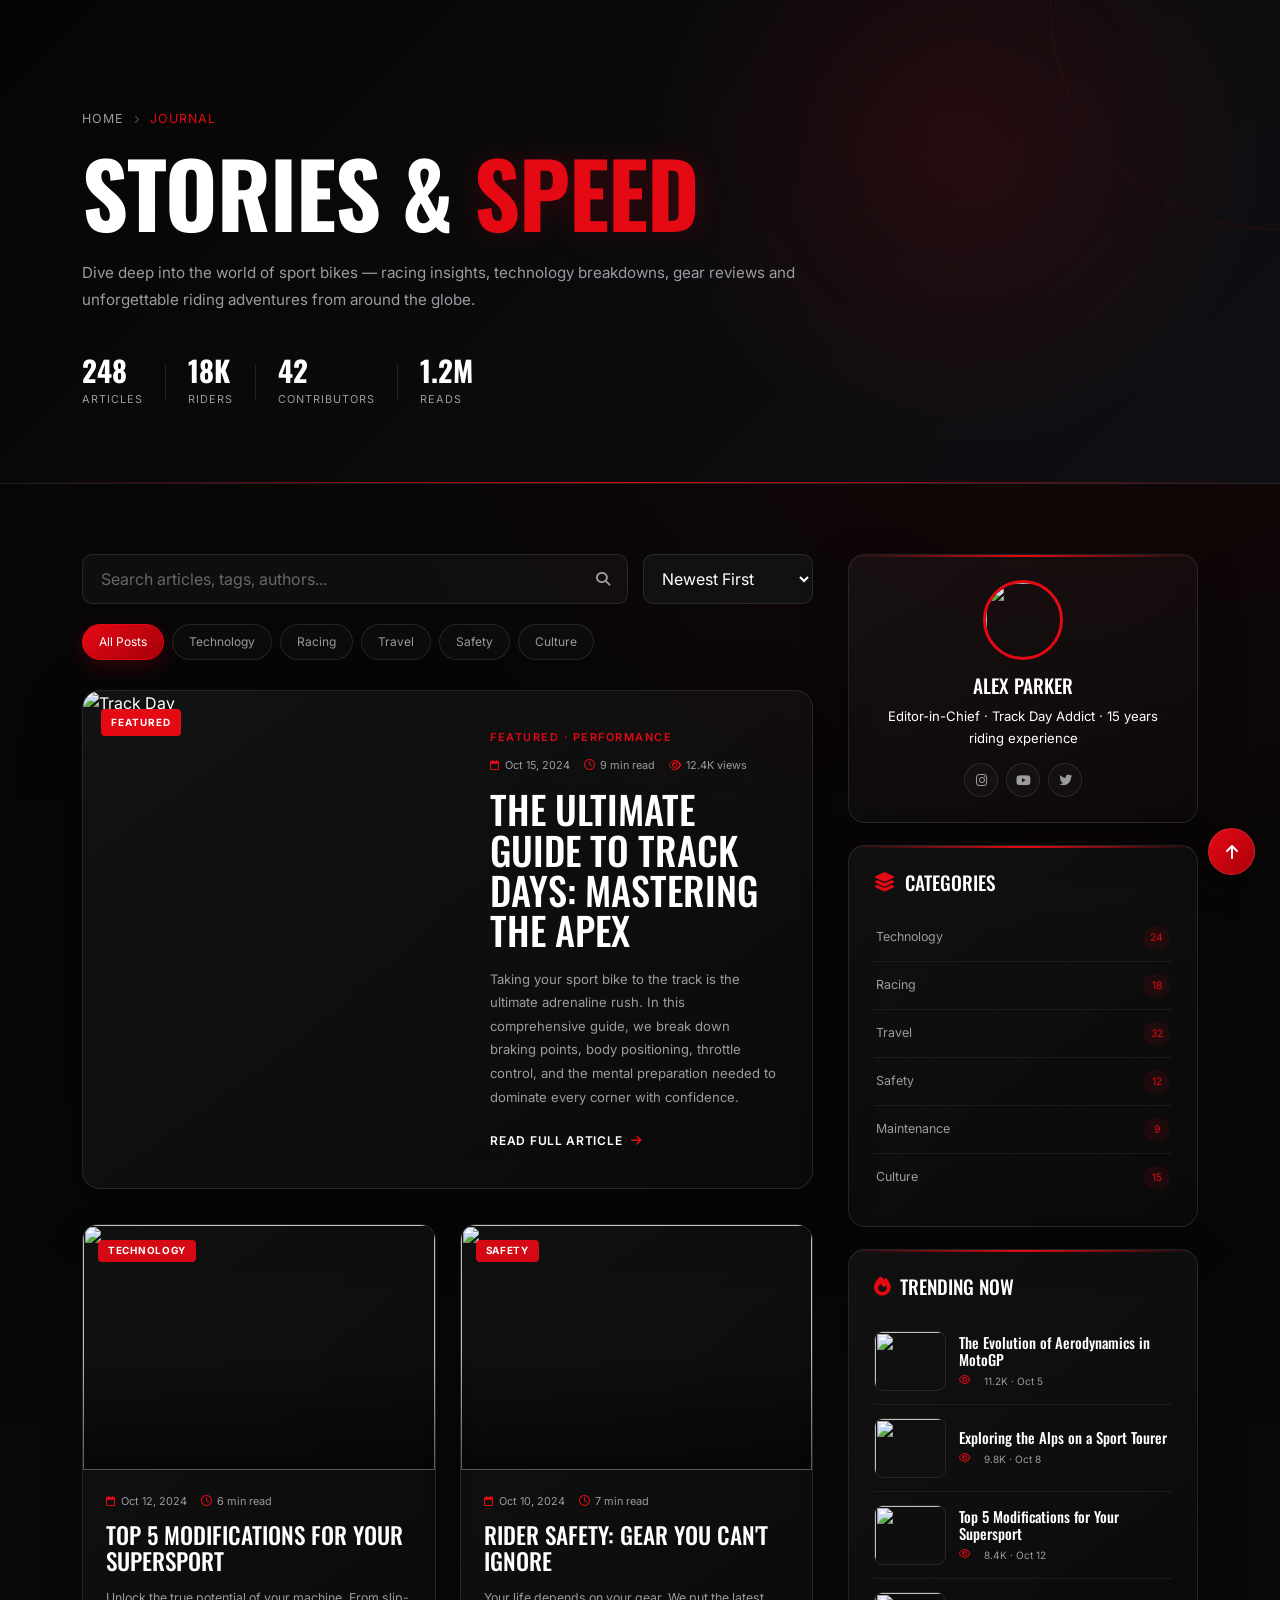
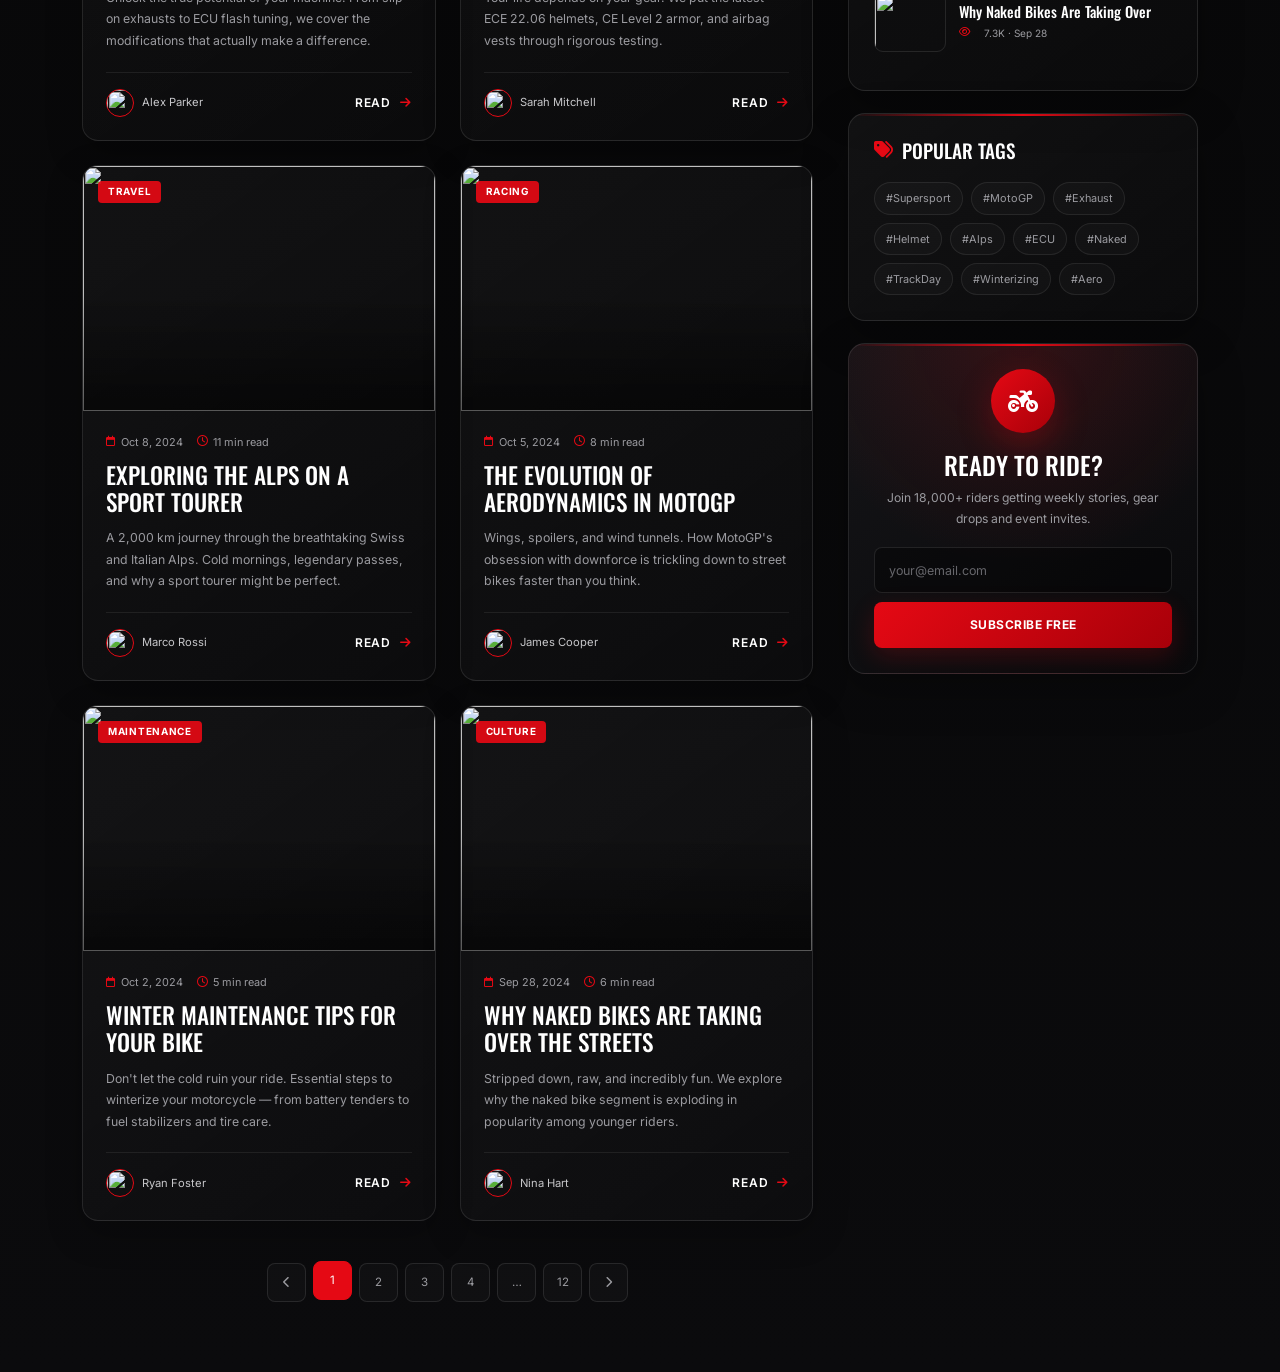
==== commit e5b83320: "add blog style and update it" ====
--- a/blog.html
+++ b/blog.html
@@ -9,7 +9,7 @@
 <link rel="stylesheet" href="https://cdnjs.cloudflare.com/ajax/libs/font-awesome/6.5.1/css/all.min.css">
 <link href="https://fonts.googleapis.com/css2?family=Oswald:wght@400;500;700;900&family=Inter:wght@300;400;500;600;700&display=swap" rel="stylesheet">
 
-<link rel="stylesheet" href="style.css">
+<link rel="stylesheet" href="blog.css">
 </head>
 <body data-theme="dark">
 
--- a/blog.css
+++ b/blog.css
@@ -0,0 +1,1791 @@
+
+/* =========================================================
+   RIDE X — LUXURY MOTORCYCLE JOURNAL
+========================================================= */
+
+:root {
+    --red: #e50914;
+    --dark-red: #a80009;
+    --black: #050505;
+    --dark: #0b0b0d;
+    --dark-2: #111114;
+    --dark-3: #17171a;
+    --white: #ffffff;
+    --gray: #9b9ba0;
+    --border: rgba(255, 255, 255, 0.10);
+
+    --display-font: "Oswald", sans-serif;
+    --body-font: "Inter", sans-serif;
+
+    --transition: all 0.35s ease;
+    --shadow: 0 20px 60px rgba(0, 0, 0, 0.45);
+}
+
+
+/* =========================================================
+   RESET
+========================================================= */
+
+* {
+    margin: 0;
+    padding: 0;
+    box-sizing: border-box;
+}
+
+html {
+    scroll-behavior: smooth;
+}
+
+body {
+    background:
+        radial-gradient(
+            circle at 85% 5%,
+            rgba(229, 9, 20, 0.08),
+            transparent 28%
+        ),
+        linear-gradient(
+            180deg,
+            var(--black),
+            var(--dark)
+        );
+
+    color: var(--white);
+    font-family: var(--body-font);
+
+    overflow-x: hidden;
+}
+
+img {
+    max-width: 100%;
+    display: block;
+}
+
+a {
+    color: inherit;
+    text-decoration: none;
+}
+
+button,
+input,
+select {
+    font-family: inherit;
+}
+
+.container {
+    width: min(1200px, 92%);
+    margin: auto;
+}
+
+
+/* =========================================================
+   SCROLL PROGRESS
+========================================================= */
+
+.scroll-progress {
+    position: fixed;
+    top: 0;
+    left: 0;
+
+    width: 0%;
+    height: 3px;
+
+    background:
+        linear-gradient(
+            90deg,
+            var(--dark-red),
+            var(--red)
+        );
+
+    z-index: 9999;
+
+    box-shadow:
+        0 0 12px rgba(229, 9, 20, 0.65);
+}
+
+
+/* =========================================================
+   PAGE HEADER
+========================================================= */
+
+.page-head {
+    position: relative;
+
+    padding: 110px 0 75px;
+
+    background:
+        radial-gradient(
+            circle at 75% 30%,
+            rgba(229, 9, 20, 0.12),
+            transparent 30%
+        ),
+        linear-gradient(
+            135deg,
+            #050505,
+            #101014
+        );
+
+    border-bottom:
+        1px solid var(--border);
+
+    overflow: hidden;
+}
+
+.page-head::before {
+    content: "";
+
+    position: absolute;
+
+    width: 450px;
+    height: 450px;
+
+    right: -220px;
+    top: -220px;
+
+    border-radius: 50%;
+
+    border:
+        1px solid rgba(229, 9, 20, 0.12);
+}
+
+.page-head::after {
+    content: "";
+
+    position: absolute;
+
+    left: 0;
+    bottom: 0;
+
+    width: 100%;
+    height: 1px;
+
+    background:
+        linear-gradient(
+            90deg,
+            transparent,
+            var(--red),
+            transparent
+        );
+}
+
+.breadcrumb-x {
+    display: flex;
+
+    align-items: center;
+
+    gap: 10px;
+
+    margin-bottom: 20px;
+
+    color: var(--gray);
+
+    font-size: 0.78rem;
+
+    text-transform: uppercase;
+
+    letter-spacing: 1px;
+}
+
+.breadcrumb-x a {
+    transition: var(--transition);
+}
+
+.breadcrumb-x a:hover {
+    color: var(--red);
+}
+
+.breadcrumb-x i {
+    font-size: 8px;
+
+    color: #555;
+}
+
+.page-head h1 {
+    font-family: var(--display-font);
+
+    font-size: clamp(3.2rem, 7vw, 6rem);
+
+    line-height: 0.95;
+
+    text-transform: uppercase;
+
+    letter-spacing: -1px;
+
+    margin-bottom: 25px;
+
+    font-weight: 700;
+}
+
+.page-head h1 span {
+    color: var(--red);
+
+    text-shadow:
+        0 0 30px rgba(229, 9, 20, 0.22);
+}
+
+.page-head > .container > p {
+    max-width: 720px;
+
+    color: var(--gray);
+
+    font-size: 0.95rem;
+
+    line-height: 1.8;
+}
+
+
+/* =========================================================
+   HEADER STATS
+========================================================= */
+
+.head-stats {
+    display: flex;
+
+    align-items: center;
+
+    gap: 45px;
+
+    margin-top: 42px;
+}
+
+.head-stat {
+    position: relative;
+
+    display: flex;
+
+    flex-direction: column;
+}
+
+.head-stat:not(:last-child)::after {
+    content: "";
+
+    position: absolute;
+
+    width: 1px;
+    height: 35px;
+
+    background: var(--border);
+
+    right: -23px;
+
+    top: 50%;
+
+    transform: translateY(-50%);
+}
+
+.head-stat b {
+    font-family: var(--display-font);
+
+    font-size: 1.8rem;
+
+    line-height: 1;
+
+    color: var(--white);
+}
+
+.head-stat small {
+    margin-top: 7px;
+
+    color: var(--gray);
+
+    font-size: 0.68rem;
+
+    text-transform: uppercase;
+
+    letter-spacing: 1px;
+}
+
+
+/* =========================================================
+   MAIN
+========================================================= */
+
+.section {
+    padding: 70px 0;
+}
+
+.layout {
+    display: grid;
+
+    grid-template-columns:
+        minmax(0, 1fr)
+        350px;
+
+    gap: 35px;
+
+    align-items: start;
+}
+
+
+/* =========================================================
+   TOOLBAR
+========================================================= */
+
+.toolbar {
+    display: flex;
+
+    gap: 15px;
+
+    margin-bottom: 20px;
+}
+
+.search-box {
+    position: relative;
+
+    flex: 1;
+}
+
+.search-box input {
+    width: 100%;
+
+    height: 50px;
+
+    padding: 0 48px 0 18px;
+
+    border-radius: 10px;
+
+    border:
+        1px solid var(--border);
+
+    background:
+        rgba(255,255,255,0.035);
+
+    color: var(--white);
+
+    outline: none;
+
+    transition: var(--transition);
+}
+
+.search-box input::placeholder {
+    color: #66666b;
+}
+
+.search-box input:focus {
+    border-color: var(--red);
+
+    background:
+        rgba(255,255,255,0.05);
+
+    box-shadow:
+        0 0 0 3px rgba(229,9,20,0.08);
+}
+
+.search-box i {
+    position: absolute;
+
+    right: 18px;
+    top: 50%;
+
+    transform: translateY(-50%);
+
+    color: var(--gray);
+
+    font-size: 14px;
+}
+
+.sort-select {
+    width: 170px;
+
+    height: 50px;
+
+    padding: 0 14px;
+
+    border-radius: 10px;
+
+    border:
+        1px solid var(--border);
+
+    background: var(--dark-2);
+
+    color: var(--white);
+
+    outline: none;
+
+    cursor: pointer;
+}
+
+.sort-select:focus {
+    border-color: var(--red);
+}
+
+
+/* =========================================================
+   FILTERS
+========================================================= */
+
+.filters {
+    display: flex;
+
+    flex-wrap: wrap;
+
+    gap: 8px;
+
+    margin-bottom: 30px;
+}
+
+.filter-btn {
+    border: 1px solid var(--border);
+
+    background:
+        rgba(255,255,255,0.025);
+
+    color: var(--gray);
+
+    border-radius: 30px;
+
+    padding: 8px 16px;
+
+    font-size: 0.75rem;
+
+    cursor: pointer;
+
+    transition: var(--transition);
+}
+
+.filter-btn:hover,
+.filter-btn.active {
+    background:
+        linear-gradient(
+            135deg,
+            var(--red),
+            var(--dark-red)
+        );
+
+    color: var(--white);
+
+    border-color: var(--red);
+
+    box-shadow:
+        0 7px 22px rgba(229,9,20,0.20);
+}
+
+
+/* =========================================================
+   FEATURED ARTICLE
+========================================================= */
+
+.featured {
+    position: relative;
+
+    display: grid;
+
+    grid-template-columns: 1.05fr 1fr;
+
+    margin-bottom: 35px;
+
+    overflow: hidden;
+
+    border-radius: 18px;
+
+    border:
+        1px solid var(--border);
+
+    background:
+        linear-gradient(
+            145deg,
+            rgba(255,255,255,0.05),
+            rgba(255,255,255,0.015)
+        );
+
+    box-shadow: var(--shadow);
+}
+
+.featured::before {
+    content: "FEATURED";
+
+    position: absolute;
+
+    top: 18px;
+    left: 18px;
+
+    z-index: 3;
+
+    padding: 6px 10px;
+
+    border-radius: 4px;
+
+    background: var(--red);
+
+    color: var(--white);
+
+    font-size: 0.62rem;
+
+    font-weight: 700;
+
+    letter-spacing: 1px;
+}
+
+.featured .img-wrap {
+    height: 100%;
+
+    min-height: 430px;
+
+    overflow: hidden;
+}
+
+.featured .img-wrap img {
+    width: 100%;
+    height: 100%;
+
+    object-fit: cover;
+
+    transition:
+        transform 0.8s ease;
+}
+
+.featured:hover .img-wrap img {
+    transform: scale(1.06);
+}
+
+.featured-body {
+    padding: 38px 34px;
+
+    display: flex;
+
+    flex-direction: column;
+
+    justify-content: center;
+}
+
+.featured-tag {
+    display: inline-block;
+
+    color: var(--red);
+
+    font-size: 0.68rem;
+
+    text-transform: uppercase;
+
+    letter-spacing: 1.5px;
+
+    font-weight: 600;
+
+    margin-bottom: 12px;
+}
+
+.meta {
+    display: flex;
+
+    flex-wrap: wrap;
+
+    gap: 14px;
+
+    color: var(--gray);
+
+    font-size: 0.68rem;
+
+    margin-bottom: 16px;
+}
+
+.meta span {
+    display: flex;
+
+    align-items: center;
+
+    gap: 5px;
+}
+
+.meta i {
+    color: var(--red);
+}
+
+.featured h2 {
+    font-family: var(--display-font);
+
+    font-size: clamp(1.8rem, 3vw, 2.8rem);
+
+    line-height: 1.05;
+
+    text-transform: uppercase;
+
+    margin-bottom: 17px;
+}
+
+.featured-body p {
+    color: var(--gray);
+
+    font-size: 0.82rem;
+
+    line-height: 1.8;
+
+    margin-bottom: 23px;
+}
+
+
+/* =========================================================
+   READ LINK
+========================================================= */
+
+.read {
+    display: inline-flex;
+
+    align-items: center;
+
+    gap: 9px;
+
+    width: fit-content;
+
+    color: var(--white);
+
+    font-size: 0.75rem;
+
+    font-weight: 600;
+
+    text-transform: uppercase;
+
+    letter-spacing: 0.7px;
+
+    transition: var(--transition);
+}
+
+.read i {
+    color: var(--red);
+
+    transition: var(--transition);
+}
+
+.read:hover {
+    color: var(--red);
+}
+
+.read:hover i {
+    transform: translateX(5px);
+}
+
+
+/* =========================================================
+   BLOG CARDS
+========================================================= */
+
+.blog-card {
+    height: 100%;
+
+    overflow: hidden;
+
+    border:
+        1px solid var(--border);
+
+    border-radius: 16px;
+
+    background:
+        linear-gradient(
+            145deg,
+            rgba(255,255,255,0.045),
+            rgba(255,255,255,0.012)
+        );
+
+    transition: var(--transition);
+
+    box-shadow:
+        0 12px 35px rgba(0,0,0,0.25);
+}
+
+.blog-card:hover {
+    transform: translateY(-7px);
+
+    border-color:
+        rgba(229,9,20,0.35);
+
+    box-shadow:
+        0 22px 55px rgba(0,0,0,0.45),
+        0 0 25px rgba(229,9,20,0.08);
+}
+
+.blog-card .img-wrap {
+    position: relative;
+
+    height: 245px;
+
+    overflow: hidden;
+}
+
+.blog-card .img-wrap img {
+    width: 100%;
+    height: 100%;
+
+    object-fit: cover;
+
+    transition:
+        transform 0.7s ease;
+}
+
+.blog-card:hover .img-wrap img {
+    transform: scale(1.08);
+}
+
+.img-overlay {
+    position: absolute;
+
+    inset: 0;
+
+    background:
+        linear-gradient(
+            180deg,
+            transparent 50%,
+            rgba(0,0,0,0.55)
+        );
+
+    z-index: 1;
+
+    pointer-events: none;
+}
+
+.badge {
+    position: absolute;
+
+    top: 15px;
+    left: 15px;
+
+    z-index: 2;
+
+    padding: 6px 10px;
+
+    border-radius: 4px;
+
+    background: rgba(229,9,20,0.92);
+
+    color: var(--white);
+
+    font-size: 0.62rem;
+
+    font-weight: 700;
+
+    text-transform: uppercase;
+
+    letter-spacing: 0.7px;
+}
+
+.blog-body {
+    padding: 23px;
+}
+
+.blog-body .meta {
+    margin-bottom: 12px;
+}
+
+.blog-body h4 {
+    font-family: var(--display-font);
+
+    font-size: 1.45rem;
+
+    line-height: 1.15;
+
+    text-transform: uppercase;
+
+    margin-bottom: 12px;
+
+    transition: var(--transition);
+}
+
+.blog-card:hover h4 {
+    color: var(--red);
+}
+
+.blog-body p {
+    color: var(--gray);
+
+    font-size: 0.77rem;
+
+    line-height: 1.75;
+
+    margin-bottom: 20px;
+}
+
+
+/* =========================================================
+   CARD FOOTER
+========================================================= */
+
+.card-footer-x {
+    display: flex;
+
+    align-items: center;
+
+    justify-content: space-between;
+
+    padding-top: 16px;
+
+    border-top:
+        1px solid rgba(255,255,255,0.07);
+}
+
+.author-chip {
+    display: flex;
+
+    align-items: center;
+
+    gap: 8px;
+
+    color: #c7c7ca;
+
+    font-size: 0.7rem;
+}
+
+.author-chip img {
+    width: 28px;
+    height: 28px;
+
+    object-fit: cover;
+
+    border-radius: 50%;
+
+    border:
+        1px solid var(--red);
+}
+
+
+/* =========================================================
+   SIDEBAR
+========================================================= */
+
+.sidebar {
+    position: sticky;
+
+    top: 25px;
+}
+
+.widget {
+    position: relative;
+
+    margin-bottom: 22px;
+
+    padding: 25px;
+
+    border-radius: 17px;
+
+    border:
+        1px solid var(--border);
+
+    background:
+        linear-gradient(
+            145deg,
+            rgba(255,255,255,0.045),
+            rgba(255,255,255,0.012)
+        );
+
+    box-shadow:
+        0 15px 45px rgba(0,0,0,0.30);
+
+    overflow: hidden;
+
+    transition: var(--transition);
+}
+
+.widget::before {
+    content: "";
+
+    position: absolute;
+
+    left: 0;
+    top: 0;
+
+    width: 100%;
+    height: 2px;
+
+    background:
+        linear-gradient(
+            90deg,
+            transparent,
+            var(--red),
+            transparent
+        );
+}
+
+.widget:hover {
+    border-color:
+        rgba(229,9,20,0.25);
+
+    transform: translateY(-3px);
+}
+
+.widget h5 {
+    display: flex;
+
+    align-items: center;
+
+    gap: 9px;
+
+    font-family: var(--display-font);
+
+    font-size: 1.2rem;
+
+    text-transform: uppercase;
+
+    margin-bottom: 20px;
+}
+
+.widget h5 i {
+    color: var(--red);
+}
+
+
+/* =========================================================
+   CATEGORY LIST
+========================================================= */
+
+.cat-list {
+    list-style: none;
+
+    padding: 0;
+
+    margin: 0;
+}
+
+.cat-list li {
+    border-bottom:
+        1px solid rgba(255,255,255,0.06);
+}
+
+.cat-list li:last-child {
+    border-bottom: none;
+}
+
+.cat-list a {
+    display: flex;
+
+    align-items: center;
+
+    justify-content: space-between;
+
+    padding: 12px 2px;
+
+    color: var(--gray);
+
+    font-size: 0.78rem;
+
+    transition: var(--transition);
+}
+
+.cat-list a:hover {
+    color: var(--white);
+
+    padding-left: 7px;
+}
+
+.cat-list .count {
+    display: flex;
+
+    align-items: center;
+
+    justify-content: center;
+
+    min-width: 27px;
+    height: 23px;
+
+    border-radius: 20px;
+
+    background:
+        rgba(229,9,20,0.08);
+
+    color: var(--red);
+
+    font-size: 0.65rem;
+}
+
+
+/* =========================================================
+   POPULAR POSTS
+========================================================= */
+
+.pop-post {
+    display: flex;
+
+    align-items: center;
+
+    gap: 13px;
+
+    padding: 13px 0;
+
+    border-bottom:
+        1px solid rgba(255,255,255,0.06);
+
+    transition: var(--transition);
+}
+
+.pop-post:last-child {
+    border-bottom: none;
+}
+
+.pop-post:hover {
+    transform: translateX(5px);
+}
+
+.pop-post img {
+    flex: 0 0 auto;
+
+    width: 72px;
+    height: 60px;
+
+    object-fit: cover;
+
+    border-radius: 9px;
+
+    border:
+        1px solid var(--border);
+
+    transition: var(--transition);
+}
+
+.pop-post:hover img {
+    border-color: var(--red);
+}
+
+.pop-post h6 {
+    font-family: var(--display-font);
+
+    font-size: 0.92rem;
+
+    line-height: 1.2;
+
+    margin-bottom: 5px;
+
+    transition: var(--transition);
+}
+
+.pop-post:hover h6 {
+    color: var(--red);
+}
+
+.pop-post .meta {
+    margin: 0;
+
+    font-size: 0.63rem;
+}
+
+
+/* =========================================================
+   TAGS
+========================================================= */
+
+.tags {
+    display: flex;
+
+    flex-wrap: wrap;
+
+    gap: 8px;
+}
+
+.tag {
+    padding: 7px 11px;
+
+    border-radius: 30px;
+
+    border:
+        1px solid rgba(255,255,255,0.08);
+
+    background:
+        rgba(255,255,255,0.025);
+
+    color: var(--gray);
+
+    font-size: 0.68rem;
+
+    cursor: pointer;
+
+    transition: var(--transition);
+}
+
+.tag:hover {
+    color: var(--white);
+
+    background: var(--red);
+
+    border-color: var(--red);
+
+    transform: translateY(-3px);
+
+    box-shadow:
+        0 7px 20px rgba(229,9,20,0.20);
+}
+
+
+/* =========================================================
+   NEWSLETTER
+========================================================= */
+
+.widget-nl {
+    text-align: center;
+
+    background:
+        radial-gradient(
+            circle at 50% 0%,
+            rgba(229,9,20,0.15),
+            transparent 60%
+        ),
+        linear-gradient(
+            145deg,
+            #151518,
+            #09090b
+        );
+}
+
+.widget-nl .big {
+    display: flex;
+
+    align-items: center;
+
+    justify-content: center;
+
+    width: 64px;
+    height: 64px;
+
+    margin: 0 auto 17px;
+
+    border-radius: 50%;
+
+    background:
+        linear-gradient(
+            135deg,
+            var(--red),
+            var(--dark-red)
+        );
+
+    color: var(--white);
+
+    font-size: 24px;
+
+    box-shadow:
+        0 12px 35px rgba(229,9,20,0.30);
+}
+
+.widget-nl h5 {
+    justify-content: center;
+
+    font-size: 1.55rem;
+
+    margin-bottom: 8px;
+}
+
+.widget-nl p {
+    color: var(--gray);
+
+    font-size: 0.76rem;
+
+    line-height: 1.7;
+
+    margin-bottom: 18px;
+}
+
+#nlForm {
+    display: flex;
+
+    flex-direction: column;
+
+    gap: 9px;
+}
+
+#nlForm input {
+    width: 100%;
+
+    height: 46px;
+
+    padding: 0 14px;
+
+    border-radius: 8px;
+
+    border:
+        1px solid var(--border);
+
+    background:
+        rgba(0,0,0,0.35);
+
+    color: var(--white);
+
+    outline: none;
+
+    font-size: 0.78rem;
+
+    transition: var(--transition);
+}
+
+#nlForm input:focus {
+    border-color: var(--red);
+
+    box-shadow:
+        0 0 0 3px rgba(229,9,20,0.08);
+}
+
+#nlForm input::placeholder {
+    color: #66666b;
+}
+
+.btn-red {
+    display: inline-flex;
+
+    align-items: center;
+
+    justify-content: center;
+
+    gap: 8px;
+
+    min-height: 46px;
+
+    padding: 0 18px;
+
+    border: none;
+
+    border-radius: 8px;
+
+    background:
+        linear-gradient(
+            135deg,
+            var(--red),
+            var(--dark-red)
+        );
+
+    color: var(--white);
+
+    font-size: 0.75rem;
+
+    font-weight: 700;
+
+    text-transform: uppercase;
+
+    letter-spacing: 0.5px;
+
+    cursor: pointer;
+
+    transition: var(--transition);
+
+    box-shadow:
+        0 8px 25px rgba(229,9,20,0.20);
+}
+
+.btn-red:hover {
+    transform: translateY(-2px);
+
+    box-shadow:
+        0 13px 30px rgba(229,9,20,0.35);
+}
+
+
+/* =========================================================
+   PAGINATION
+========================================================= */
+
+.pagination-x {
+    display: flex;
+
+    justify-content: center;
+
+    align-items: center;
+
+    flex-wrap: wrap;
+
+    gap: 7px;
+
+    margin-top: 42px;
+}
+
+.page-btn {
+    width: 39px;
+    height: 39px;
+
+    display: flex;
+
+    align-items: center;
+
+    justify-content: center;
+
+    border:
+        1px solid var(--border);
+
+    border-radius: 8px;
+
+    background:
+        rgba(255,255,255,0.025);
+
+    color: var(--gray);
+
+    font-size: 0.72rem;
+
+    cursor: pointer;
+
+    transition: var(--transition);
+}
+
+.page-btn:hover,
+.page-btn.active {
+    background: var(--red);
+
+    border-color: var(--red);
+
+    color: var(--white);
+
+    transform: translateY(-2px);
+}
+
+
+/* =========================================================
+   SOCIAL
+========================================================= */
+
+.social {
+    display: flex;
+
+    justify-content: center;
+
+    gap: 8px;
+}
+
+.social a {
+    display: flex;
+
+    align-items: center;
+
+    justify-content: center;
+
+    width: 36px;
+    height: 36px;
+
+    border-radius: 50%;
+
+    border:
+        1px solid var(--border);
+
+    background:
+        rgba(255,255,255,0.025);
+
+    color: var(--gray);
+
+    transition: var(--transition);
+}
+
+.social a:hover {
+    color: var(--white);
+
+    background: var(--red);
+
+    border-color: var(--red);
+
+    transform: translateY(-4px);
+}
+
+
+/* =========================================================
+   BACK TO TOP
+========================================================= */
+
+.back-top {
+    position: fixed;
+
+    right: 25px;
+    bottom: 25px;
+
+    width: 47px;
+    height: 47px;
+
+    display: flex;
+
+    align-items: center;
+
+    justify-content: center;
+
+    border: 1px solid rgba(255,255,255,0.12);
+
+    border-radius: 50%;
+
+    background:
+        linear-gradient(
+            135deg,
+            var(--red),
+            var(--dark-red)
+        );
+
+    color: var(--white);
+
+    cursor: pointer;
+
+    z-index: 999;
+
+    box-shadow:
+        0 12px 30px rgba(0,0,0,0.45);
+
+    transition: var(--transition);
+}
+
+.back-top:hover {
+    transform: translateY(-5px);
+
+    box-shadow:
+        0 15px 35px rgba(229,9,20,0.30);
+}
+
+
+/* =========================================================
+   REVEAL
+========================================================= */
+
+.reveal {
+    animation:
+        reveal 0.7s ease both;
+}
+
+@keyframes reveal {
+
+    from {
+        opacity: 0;
+        transform: translateY(20px);
+    }
+
+    to {
+        opacity: 1;
+        transform: translateY(0);
+    }
+}
+
+
+/* =========================================================
+   FOOTER
+========================================================= */
+
+footer {
+    padding: 70px 0 25px;
+
+    margin-top: 30px;
+
+    background:
+        linear-gradient(
+            180deg,
+            var(--dark-2),
+            var(--black)
+        );
+
+    border-top:
+        1px solid var(--border);
+}
+
+footer .brand {
+    font-family: var(--display-font);
+
+    font-size: 2rem;
+
+    font-weight: 700;
+
+    letter-spacing: 2px;
+}
+
+footer .brand span {
+    color: var(--red);
+}
+
+footer h5 {
+    font-family: var(--display-font);
+
+    text-transform: uppercase;
+
+    margin-bottom: 18px;
+}
+
+footer ul {
+    padding: 0;
+
+    list-style: none;
+}
+
+footer li {
+    margin-bottom: 9px;
+}
+
+footer li a {
+    color: var(--gray);
+
+    font-size: 0.8rem;
+
+    transition: var(--transition);
+}
+
+footer li a:hover {
+    color: var(--red);
+
+    padding-left: 5px;
+}
+
+
+/* =========================================================
+   TABLET
+========================================================= */
+
+@media (max-width: 1100px) {
+
+    .layout {
+        grid-template-columns:
+            minmax(0, 1fr)
+            300px;
+
+        gap: 25px;
+    }
+
+    .featured-body {
+        padding: 28px;
+    }
+
+    .featured h2 {
+        font-size: 2rem;
+    }
+
+}
+
+
+/* =========================================================
+   TABLET / SMALL LAPTOP
+========================================================= */
+
+@media (max-width: 991px) {
+
+    .page-head {
+        padding: 85px 0 60px;
+    }
+
+    .section {
+        padding: 55px 0;
+    }
+
+    .layout {
+        grid-template-columns: 1fr;
+    }
+
+    .sidebar {
+        position: static;
+
+        display: grid;
+
+        grid-template-columns:
+            repeat(2, 1fr);
+
+        gap: 20px;
+    }
+
+    .sidebar .widget {
+        margin-bottom: 0;
+    }
+
+    .sidebar .widget-nl {
+        grid-column: span 2;
+    }
+
+    .featured {
+        grid-template-columns: 1fr;
+    }
+
+    .featured .img-wrap {
+        min-height: 350px;
+
+        height: 350px;
+    }
+
+}
+
+
+/* =========================================================
+   MOBILE
+========================================================= */
+
+@media (max-width: 767px) {
+
+    .container {
+        width: 94%;
+    }
+
+    .page-head {
+        padding: 65px 0 50px;
+    }
+
+    .page-head h1 {
+        font-size: 3.2rem;
+    }
+
+    .page-head > .container > p {
+        font-size: 0.82rem;
+    }
+
+    .head-stats {
+        gap: 25px;
+
+        flex-wrap: wrap;
+    }
+
+    .head-stat:not(:last-child)::after {
+        display: none;
+    }
+
+    .head-stat b {
+        font-size: 1.45rem;
+    }
+
+    .head-stat small {
+        font-size: 0.6rem;
+    }
+
+    .section {
+        padding: 40px 0;
+    }
+
+    .toolbar {
+        flex-direction: column;
+    }
+
+    .sort-select {
+        width: 100%;
+    }
+
+    .filters {
+        gap: 6px;
+    }
+
+    .filter-btn {
+        padding: 7px 12px;
+
+        font-size: 0.68rem;
+    }
+
+    .featured .img-wrap {
+        height: 270px;
+
+        min-height: 270px;
+    }
+
+    .featured-body {
+        padding: 24px 20px;
+    }
+
+    .featured h2 {
+        font-size: 1.8rem;
+    }
+
+    .featured-body p {
+        font-size: 0.75rem;
+    }
+
+    .blog-card .img-wrap {
+        height: 220px;
+    }
+
+    .blog-body {
+        padding: 20px;
+    }
+
+    .blog-body h4 {
+        font-size: 1.25rem;
+    }
+
+    .sidebar {
+        grid-template-columns: 1fr;
+    }
+
+    .sidebar .widget-nl {
+        grid-column: auto;
+    }
+
+}
+
+
+/* =========================================================
+   SMALL MOBILE
+========================================================= */
+
+@media (max-width: 480px) {
+
+    .page-head {
+        padding: 55px 0 40px;
+    }
+
+    .page-head h1 {
+        font-size: 2.65rem;
+    }
+
+    .breadcrumb-x {
+        font-size: 0.68rem;
+    }
+
+    .head-stats {
+        display: grid;
+
+        grid-template-columns:
+            repeat(2, 1fr);
+
+        gap: 20px;
+    }
+
+    .head-stat {
+        padding-left: 10px;
+
+        border-left:
+            2px solid var(--red);
+    }
+
+    .featured .img-wrap {
+        height: 220px;
+
+        min-height: 220px;
+    }
+
+    .featured-body {
+        padding: 20px 17px;
+    }
+
+    .featured h2 {
+        font-size: 1.55rem;
+    }
+
+    .meta {
+        gap: 8px;
+
+        font-size: 0.6rem;
+    }
+
+    .blog-card .img-wrap {
+        height: 200px;
+    }
+
+    .blog-body {
+        padding: 17px;
+    }
+
+    .blog-body h4 {
+        font-size: 1.15rem;
+    }
+
+    .blog-body p {
+        font-size: 0.72rem;
+    }
+
+    .author-chip {
+        font-size: 0.65rem;
+    }
+
+    .page-btn {
+        width: 35px;
+        height: 35px;
+    }
+
+    .back-top {
+        width: 42px;
+        height: 42px;
+
+        right: 17px;
+        bottom: 17px;
+    }
+
+}
+
+
+/* =========================================================
+   REDUCE MOTION
+========================================================= */
+
+@media (prefers-reduced-motion: reduce) {
+
+    *,
+    *::before,
+    *::after {
+        animation-duration: 0.01ms !important;
+
+        animation-iteration-count: 1 !important;
+
+        transition-duration: 0.01ms !important;
+
+        scroll-behavior: auto !important;
+    }
+}
+
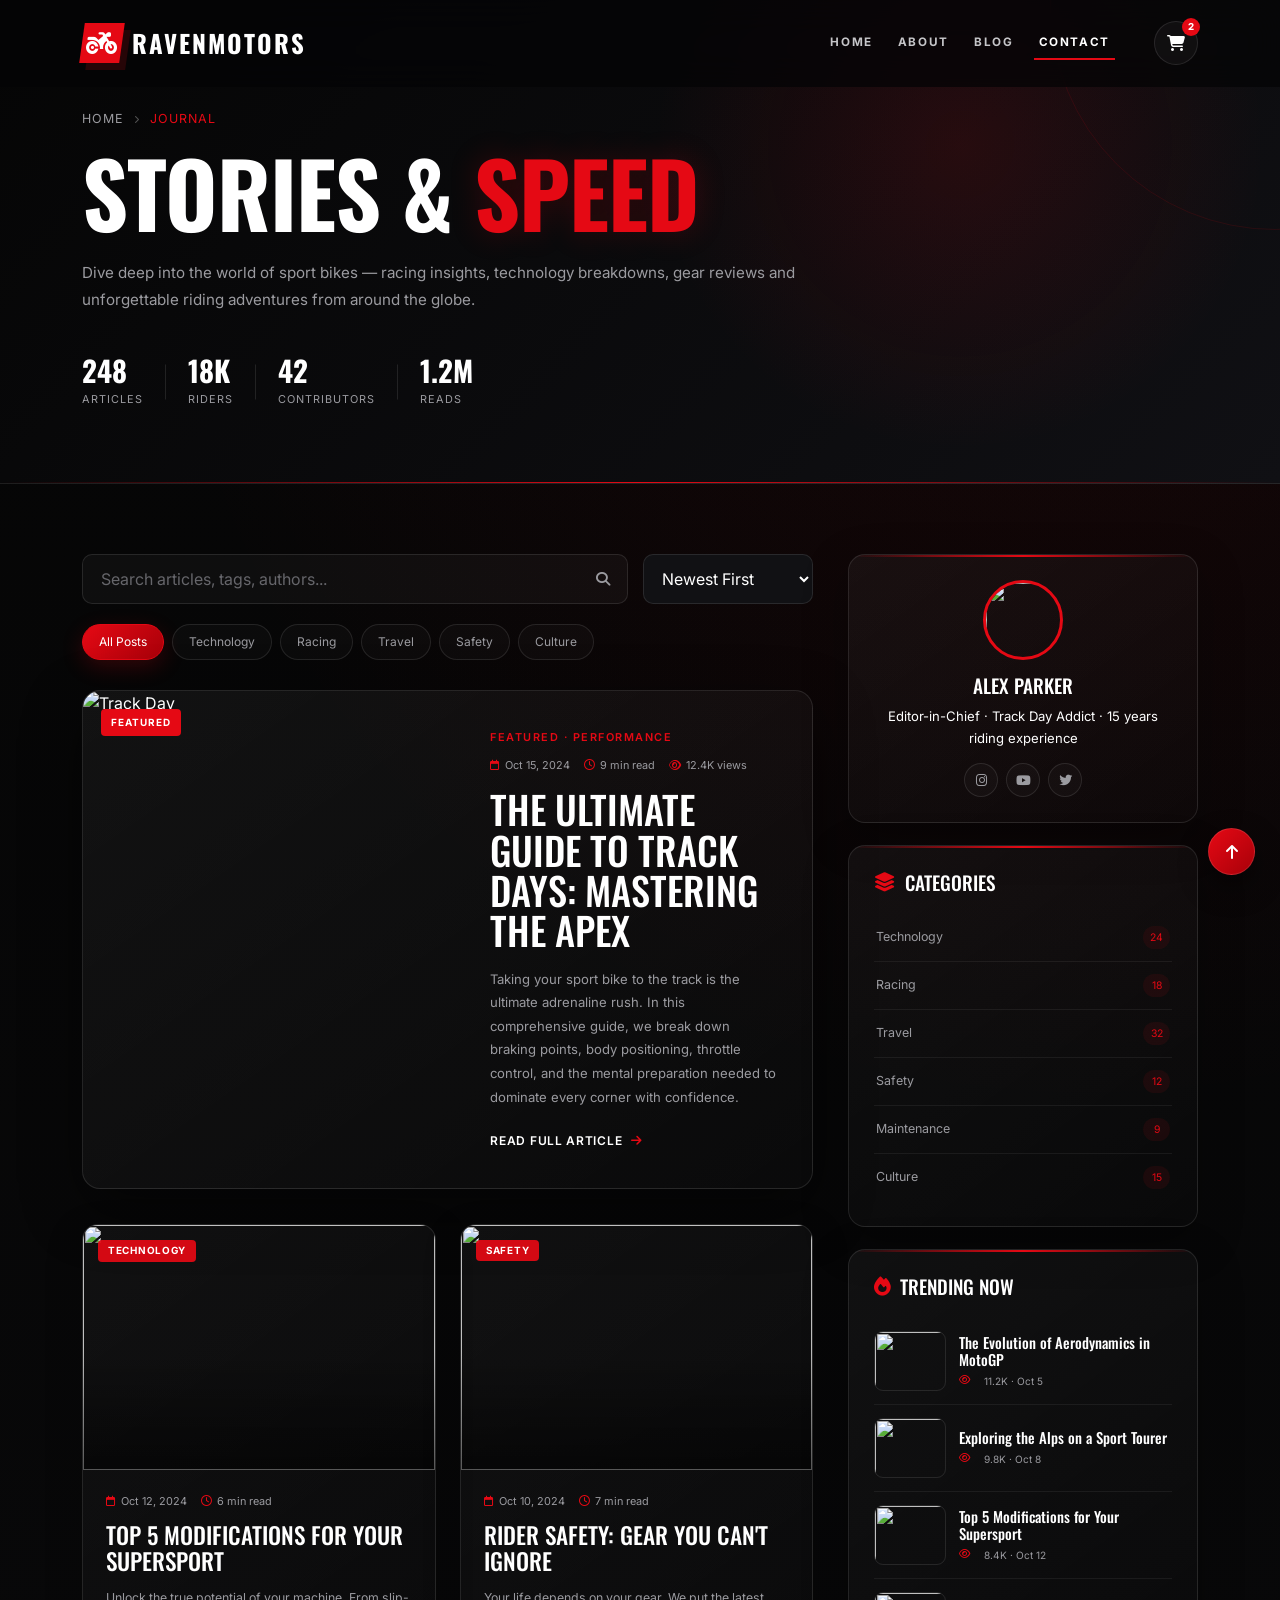
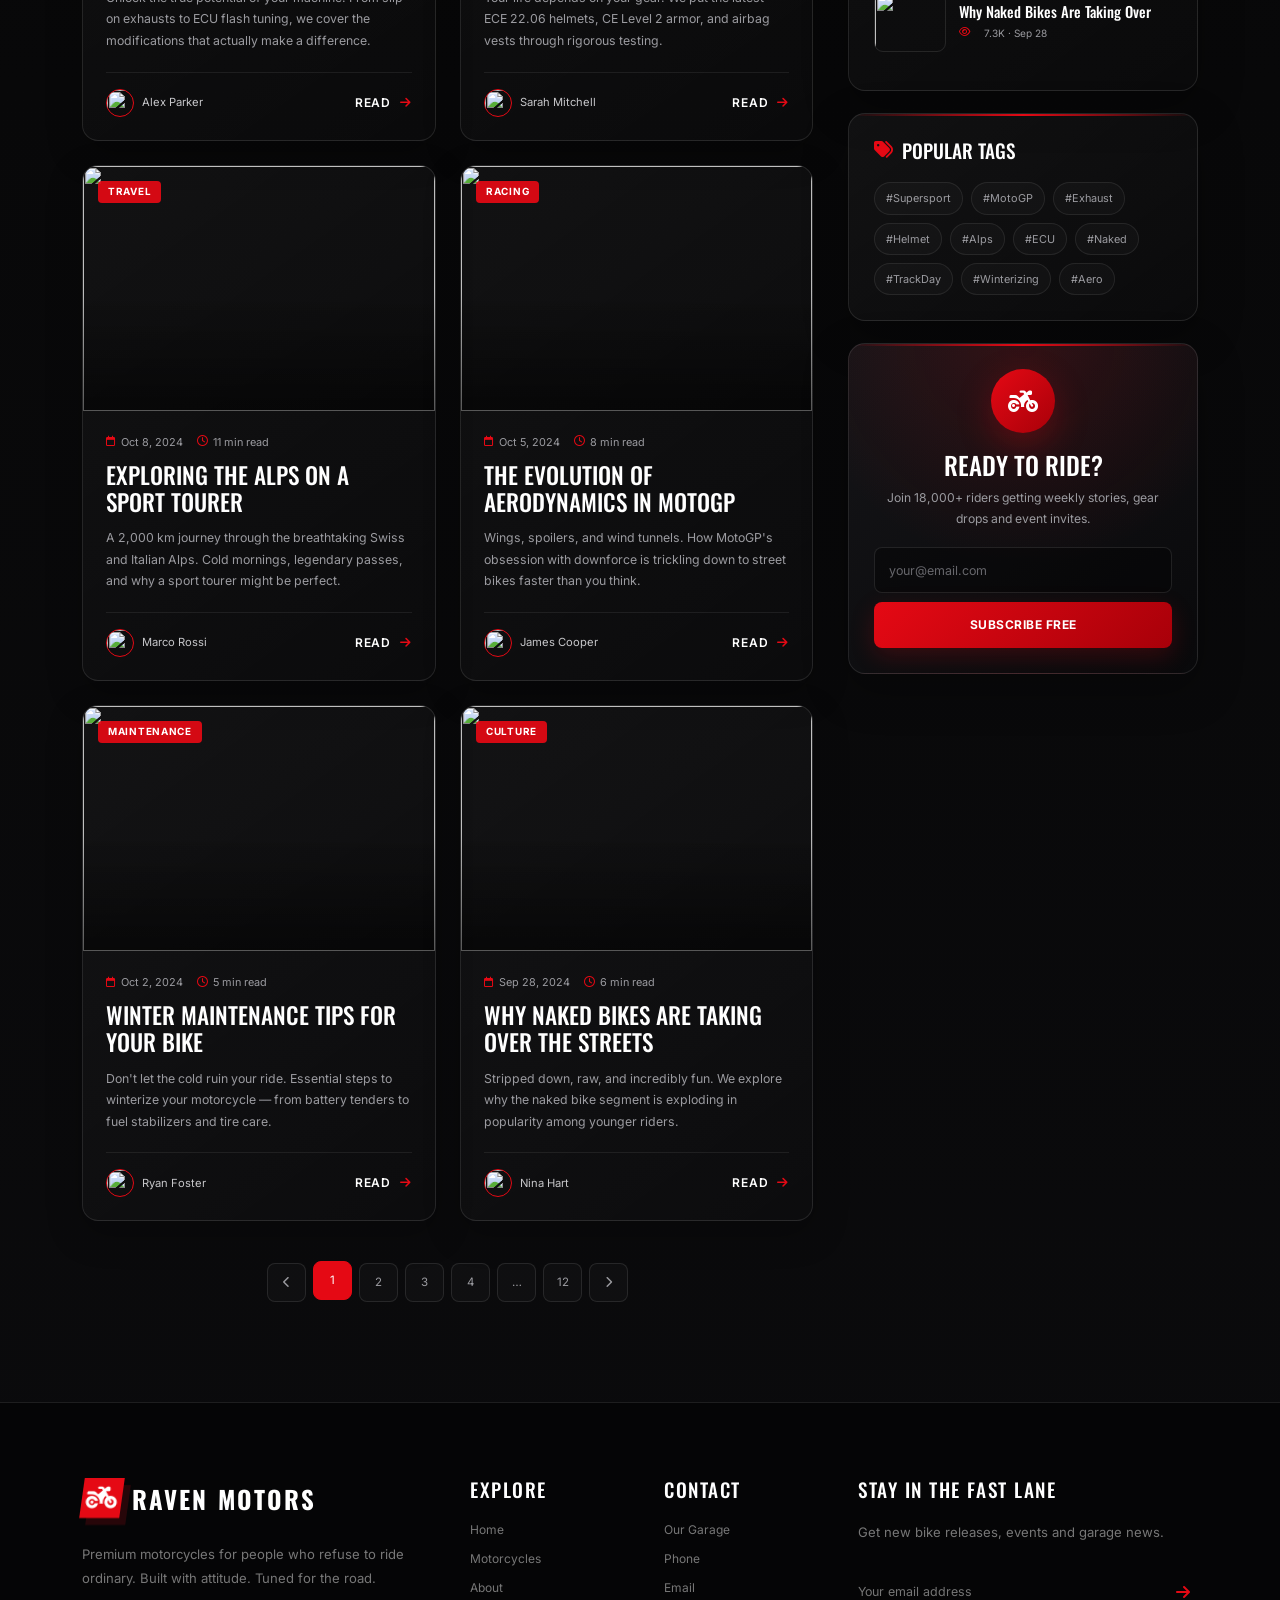
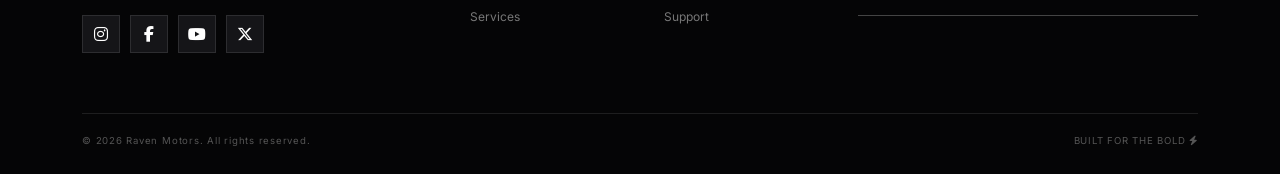
==== commit f4e331ee: "finish my page" ====
--- a/blog.html
+++ b/blog.html
@@ -15,33 +15,55 @@
 
 <div class="scroll-progress" id="scrollProgress"></div>
 
-<!-- NAVBAR -->
-<!-- <nav class="navbar" id="navbar">
-  <div class="container d-flex align-items-center justify-content-between">
-    <div class="d-flex align-items-center gap-4">
-      <a href="#" class="brand">RIDE<span>X</span></a>
-      <ul class="nav-list">
-        <li><a href="#">Home</a></li>
-        <li><a href="#">Bikes</a></li>
-        <li><a href="#">Gear</a></li>
-        <li><a href="#" class="active">Blog </a></li>
-        <li><a href="#">Community</a></li>
-        <li><a href="#">About</a></li>
-      </ul> 
+<!--  NAVBAR -->
+<nav class="navbar navbar-expand-lg navbar-dark fixed-top premium-navbar">
+    <div class="container">
+        <!-- Logo -->
+        <a class="navbar-brand brand-logo" href="#home">
+            <span class="logo-icon">
+                <i class="fa-solid fa-motorcycle"></i>
+            </span>
+            <span>
+                RAVEN<span class="red">MOTORS</span>
+            </span>
+        </a>
+        <!-- Mobile Menu -->
+        <button
+            class="navbar-toggler"
+            type="button"
+            data-bs-toggle="collapse"
+            data-bs-target="#mainNavbar">
+            <span class="navbar-toggler-icon"></span>
+        </button>
+        <!-- Navigation -->
+        <div class="collapse navbar-collapse" id="mainNavbar">
+            <ul class="navbar-nav ms-auto align-items-lg-center">
+                <li class="nav-item">
+                    <a class="nav-link" href="index.html">Home</a>
+                </li>
+                <li class="nav-item">
+                    <a class="nav-link" href="#motorcycles">About</a>
+                </li>
+                <li class="nav-item">
+                    <a class="nav-link" href="blog.html">Blog</a>
+                </li>
+                <li class="nav-item">
+                    <a class="nav-link active" href="shiwa.html">Contact</a>
+                </li>
+                <!-- Cart -->
+                <li class="nav-item ms-lg-4">
+                    <button
+                        class="cart-button"
+                        data-bs-toggle="offcanvas"
+                        data-bs-target="#cartOffcanvas">
+                        <i class="fa-solid fa-cart-shopping"></i>
+                        <span class="cart-badge">2</span>
+                    </button>
+                </li>
+            </ul>
+        </div>
     </div>
-    <div class="d-flex align-items-center gap-2">
-      <button class="icon-btn" id="themeToggle" aria-label="Toggle Theme">
-        <i class="fas fa-moon"></i>
-      </button>
-      <a href="#" class="btn-red d-none d-md-inline-flex">
-        <i class="fas fa-motorcycle"></i> Book Test Ride
-      </a>
-      <button class="icon-btn mobile-toggle" aria-label="Menu">
-        <i class="fas fa-bars"></i> 
-      </button>
-    </div>
-  </div>
-</nav> -->
+</nav>
 
 <!-- PAGE HEAD -->
 <header class="page-head">
@@ -380,60 +402,81 @@
   </div>
 </main>
 
-<!-- FOOTER -->
-<!-- <footer>
-  <div class="container">
-    <div class="row g-4">
-      <div class="col-lg-4">
-        <a href="#" class="brand mb-3 d-block">RIDE<span>X</span></a>
-        <p style="color:var(--muted);font-size:.88rem;line-height:1.8;max-width:340px">
-          Your ultimate destination for premium sport bikes, high-performance gear, and the
-          riding lifestyle. Built by riders, for riders.
-        </p>
-        <div class="social mt-3">
-          <a href="#" aria-label="Instagram"><i class="fab fa-instagram"></i></a>
-          <a href="#" aria-label="YouTube"><i class="fab fa-youtube"></i></a>
-          <a href="#" aria-label="Facebook"><i class="fab fa-facebook-f"></i></a>
-          <a href="#" aria-label="Twitter"><i class="fab fa-twitter"></i></a>
-          <a href="#" aria-label="TikTok"><i class="fab fa-tiktok"></i></a>
-        </div>
-      </div>
-      <div class="col-lg-2 col-6">
-        <h5>Explore</h5>
-        <ul>
-          <li><a href="#">Home</a></li>
-          <li><a href="#">Bikes</a></li>
-          <li><a href="#">Journal</a></li>
-          <li><a href="#">Gear Store</a></li>
-          <li><a href="#">Events</a></li>
-        </ul>
-      </div>
-      <div class="col-lg-2 col-6">
-        <h5>Company</h5>
-        <ul>
-          <li><a href="#">About Us</a></li>
-          <li><a href="#">Careers</a></li>
-          <li><a href="#">Contact</a></li>
-          <li><a href="#">Dealers</a></li>
-          <li><a href="#">Press Kit</a></li>
-        </ul>
-      </div>
-      <div class="col-lg-4 col-md-6">
-        <h5>Support</h5>
-        <ul>
-          <li><a href="#">Help Center</a></li>
-          <li><a href="#">Shipping Info</a></li>
-          <li><a href="#">Returns &amp; Refunds</a></li>
-          <li><a href="#">Privacy Policy</a></li>
-          <li><a href="#">Terms of Service</a></li>
-        </ul>
-      </div>
+<footer id="about" class="footer">
+    <div class="container">
+        <div class="row g-5">
+            <!-- About -->
+            <div class="col-lg-4">
+                <a href="#" class="brand-logo footer-logo">
+                    <span class="logo-icon">
+                        <i class="fa-solid fa-motorcycle"></i>
+                    </span>
+                    RAVEN<span class="red">MOTORS</span>
+                </a>
+                <p>
+                    Premium motorcycles for people who refuse
+                    to ride ordinary. Built with attitude.
+                    Tuned for the road.
+                </p>
+                <div class="social-icons">
+                    <a href="#">
+                        <i class="fa-brands fa-instagram"></i>
+                    </a>
+                    <a href="#">
+                        <i class="fa-brands fa-facebook-f"></i>
+                    </a>
+                    <a href="#">
+                        <i class="fa-brands fa-youtube"></i>
+                    </a>
+                    <a href="#">
+                        <i class="fa-brands fa-x-twitter"></i>
+                    </a>
+                </div>
+            </div>
+            <!-- Quick Links -->
+            <div class="col-6 col-lg-2">
+                <h4>EXPLORE</h4>
+                <a href="#home">Home</a>
+                <a href="#motorcycles">Motorcycles</a>
+                <a href="#about">About</a>
+                <a href="#services">Services</a>
+            </div>
+            <!-- Contact -->
+            <div class="col-6 col-lg-2">
+                <h4>CONTACT</h4>
+                <a href="#location">Our Garage</a>
+                <a href="tel:+93700555555">Phone</a>
+                <a href="mailto:hello@ravenmotors.com">Email</a>
+                <a href="#contact">Support</a>
+            </div>
+            <!-- Newsletter -->
+            <div class="col-lg-4">
+                <h4>STAY IN THE FAST LANE</h4>
+                <p>
+                    Get new bike releases, events and garage news.
+                </p>
+                <form class="newsletter">
+                    <input
+                        type="email"
+                        placeholder="Your email address">
+                    <button type="submit">
+                        <i class="fa-solid fa-arrow-right"></i>
+                    </button>
+                </form>
+            </div>
+        </div>
+        <div class="footer-bottom">
+            <span>
+                © 2026 Raven Motors. All rights reserved.
+            </span>
+            <span>
+                BUILT FOR THE BOLD
+                <i class="fa-solid fa-bolt red"></i>
+            </span>
+        </div>
     </div>
-    <div class="text-center mt-5 pt-4" style="border-top:1px solid var(--border);color:var(--muted);font-size:.83rem">
-      © 2024 RIDE X. All rights reserved. Designed with passion for the ride.
-    </div>
-  </div>
-</footer> -->
+</footer>
+ 
 
 <button class="back-top" id="backTop" aria-label="Back to top">
   <i class="fas fa-arrow-up"></i>
--- a/blog.css
+++ b/blog.css
@@ -22,6 +22,114 @@
 }
 
 
+/* NAVBAR */
+.premium-navbar {
+    padding: 18px 0;
+    background: rgba(5, 5, 6, 0.75);
+    backdrop-filter: blur(18px);
+    border-bottom: 1px solid transparent;
+    transition: 0.3s ease;
+}
+.premium-navbar:hover {
+    border-color: var(--border);
+}
+/* Logo */
+.brand-logo {
+    display: flex;
+    align-items: center;
+    gap: 10px;
+    color: white !important;
+    font-family: var(--display-font);
+    font-size: 1.55rem;
+    font-weight: 800;
+    letter-spacing: 0.08em;
+}
+.logo-icon {
+    width: 40px;
+    height: 40px;
+    display: grid;
+    place-items: center;
+    background: var(--red);
+    color: white;
+    transform: skew(-8deg);
+   box-shadow:
+        7px 7px 0 rgba(229, 9, 20, 0.15);
+}
+.logo-icon i {
+    transform: skew(8deg);
+}
+/* Navbar Links */
+.navbar-nav {
+    gap: 15px;
+}
+.nav-link {
+    position: relative;
+    color: #c5c5c8 !important;
+    font-size: 0.73rem;
+    font-weight: 700;
+    text-transform: uppercase;
+    letter-spacing: 0.14em;
+    padding: 12px 5px !important;
+    transition: 0.3s ease;
+}
+.nav-link::after {
+    content: "";
+    position: absolute;
+    left: 0;
+    bottom: 4px;
+    width: 0;
+    height: 2px;
+    background: var(--red);
+    transition: 0.3s ease;
+}
+.nav-link:hover {
+    color: white !important;
+}
+.nav-link:hover::after,
+.nav-link.active::after {
+    width: 100%;
+}
+.nav-link.active {
+    color: white !important;
+}
+/* CART BUTTON */
+.cart-button {
+    position: relative;
+    width: 44px;
+    height: 44px;
+    border-radius: 50%;
+    border: 1px solid var(--border);
+    background: rgba(255, 255, 255, 0.04);
+    color: white;
+    transition: 0.3s ease;
+}
+.cart-button:hover {
+    background: var(--red);
+    transform: scale(1.1);
+    box-shadow:
+        0 0 25px rgba(229, 9, 20, 0.45);
+}
+.cart-badge {
+    position: absolute;
+    top: -4px;
+    right: -3px;
+    width: 18px;
+    height: 18px;
+    display: grid;
+    place-items: center;
+    border-radius: 50%;
+    background: var(--red);
+    font-size: 0.6rem;
+    font-weight: 800;
+    animation: cartPulse 2s infinite;
+}
+@keyframes cartPulse {
+    50% {
+        transform: scale(1.2);
+    }
+}
+
+
 /* =========================================================
    RESET
 ========================================================= */
@@ -1789,3 +1897,105 @@
     }
 }
 
+/* FOOTER */
+.footer {
+    padding: 75px 0 25px;
+    background: #050506;
+    border-top: 1px solid var(--border);
+}
+.footer-logo {
+    margin-bottom: 25px;
+}
+.footer p {
+    max-width: 370px;
+    color: #777;
+    font-size: 0.82rem;
+    line-height: 1.8;
+}
+.footer h4 {
+    font-family: var(--display-font);
+    font-size: 1.2rem;
+    letter-spacing: 0.08em;
+    margin-bottom: 20px;
+}
+.footer .row > div > a:not(.footer-logo) {
+    display: block;
+    color: #777;
+    font-size: 0.75rem;
+    margin: 11px 0;
+    transition: 0.25s ease;
+}
+.footer .row > div > a:not(.footer-logo):hover {
+    color: var(--red);
+    transform: translateX(5px);
+}
+/* Social icons */
+.social-icons {
+    display: flex;
+    gap: 10px;
+    margin-top: 25px;
+}
+.social-icons a {
+    width: 38px;
+    height: 38px;
+    display: grid;
+    place-items: center;
+    background: #151518;
+    border: 1px solid var(--border);
+    color: white !important;
+    transition: 0.3s ease;
+}
+.social-icons a:hover {
+    background: var(--red);
+    transform: translateY(-5px);
+}
+/* Newsletter */
+.newsletter {
+    display: flex;
+    border-bottom: 1px solid #444;
+    margin-top: 25px;
+}
+.newsletter input {
+    flex: 1;
+    border: 0;
+    outline: none;
+    background: transparent;
+    color: white;
+    padding: 13px 0;
+    font-size: 0.78rem;
+}
+.newsletter button {
+    border: 0;
+    background: transparent;
+    color: var(--red);
+    padding: 0 8px;
+}
+/* Footer bottom */
+.footer-bottom {
+    display: flex;
+    justify-content: space-between;
+    margin-top: 60px;
+    padding-top: 20px;
+    border-top: 1px solid var(--border);
+    color: #555;
+    font-size: 0.6rem;
+    letter-spacing: 0.08em;
+}
+/*  ANIMATIONS */
+.fade-up {
+    opacity: 0;
+    transform: translateY(30px);
+    animation: fadeUp 0.8s
+        cubic-bezier(.2,.8,.2,1)
+        forwards;
+}
+.delay-1 {
+    animation-delay: 0.15s;
+}
+.delay-2 {
+    animation-delay: 0.3s;
+}
+.delay-3 {
+    animation-delay: 0.45s;
+}
+
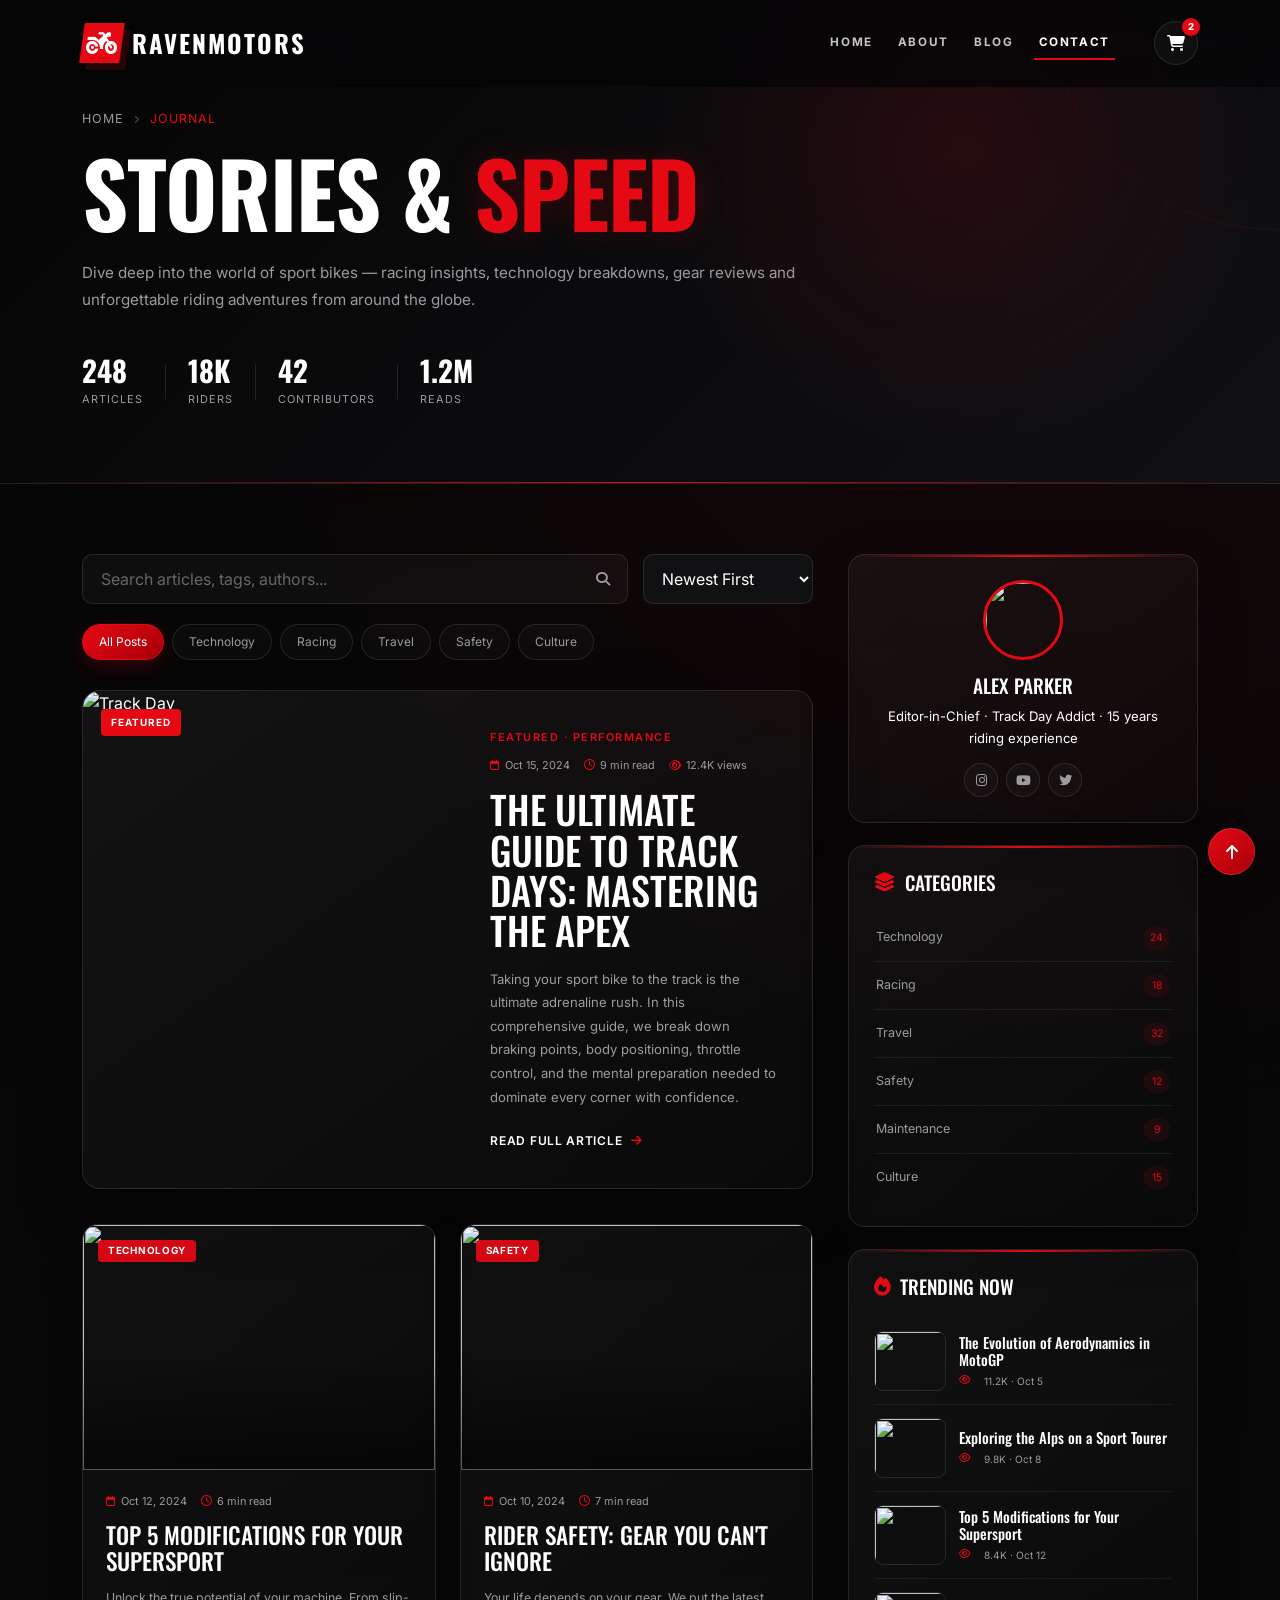
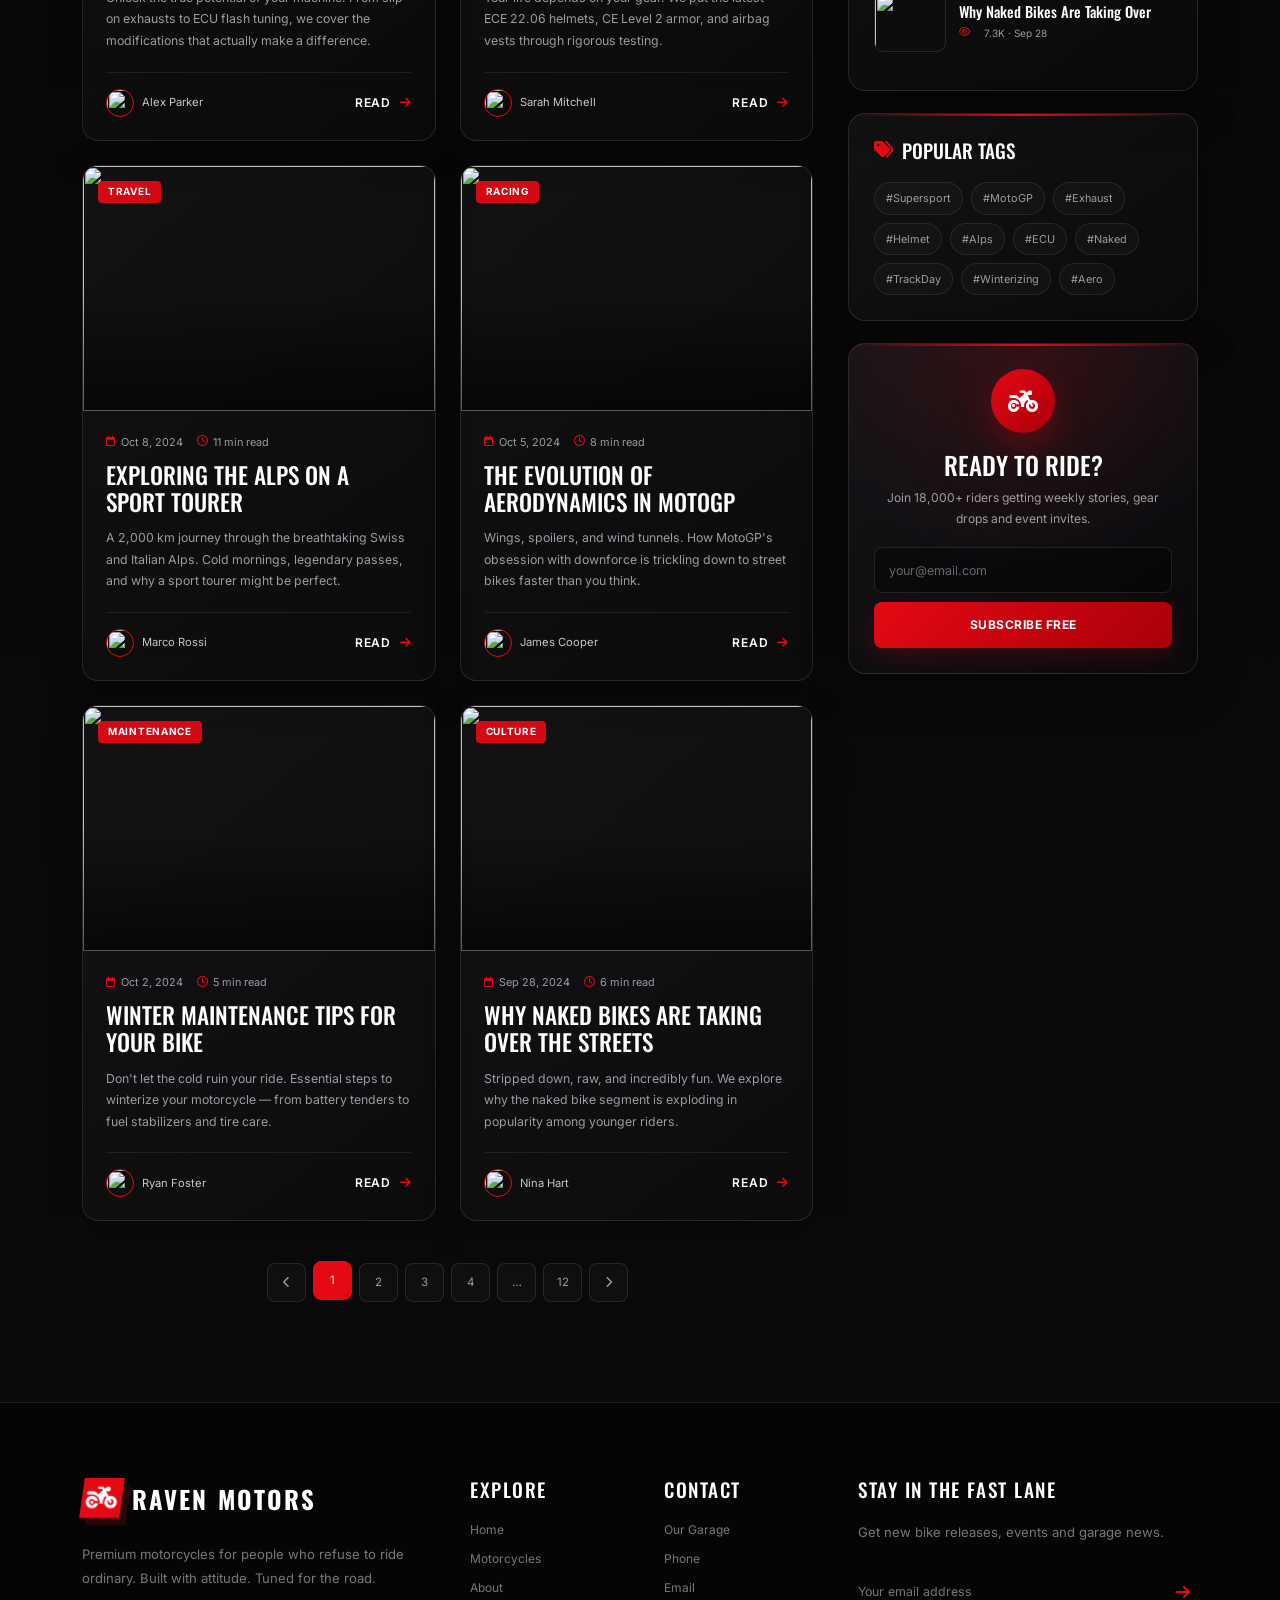
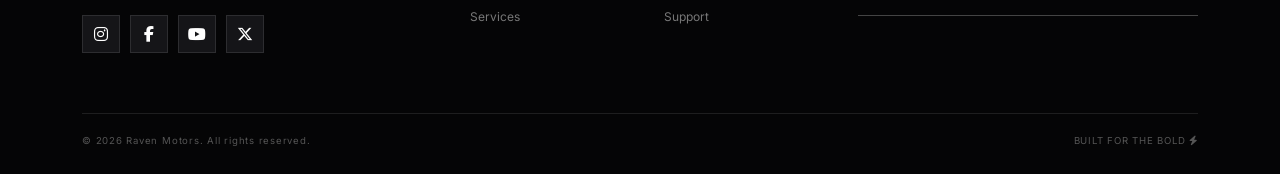
==== commit abecc560: "finish our project" ====
--- a/blog.html
+++ b/blog.html
@@ -3,7 +3,7 @@
 <head>
 <meta charset="UTF-8">
 <meta name="viewport" content="width=device-width, initial-scale=1.0">
-<title>RIDE X — Journal | Stories, Speed &amp; Motorcycle Culture</title>
+  <title>Raven Motors | Contact</title>
 <meta name="description" content="The ultimate journal for sport bike enthusiasts. Racing insights, technology deep-dives, gear reviews and riding adventures.">
 <link href="https://cdn.jsdelivr.net/npm/bootstrap@5.3.2/dist/css/bootstrap.min.css" rel="stylesheet">
 <link rel="stylesheet" href="https://cdnjs.cloudflare.com/ajax/libs/font-awesome/6.5.1/css/all.min.css">
